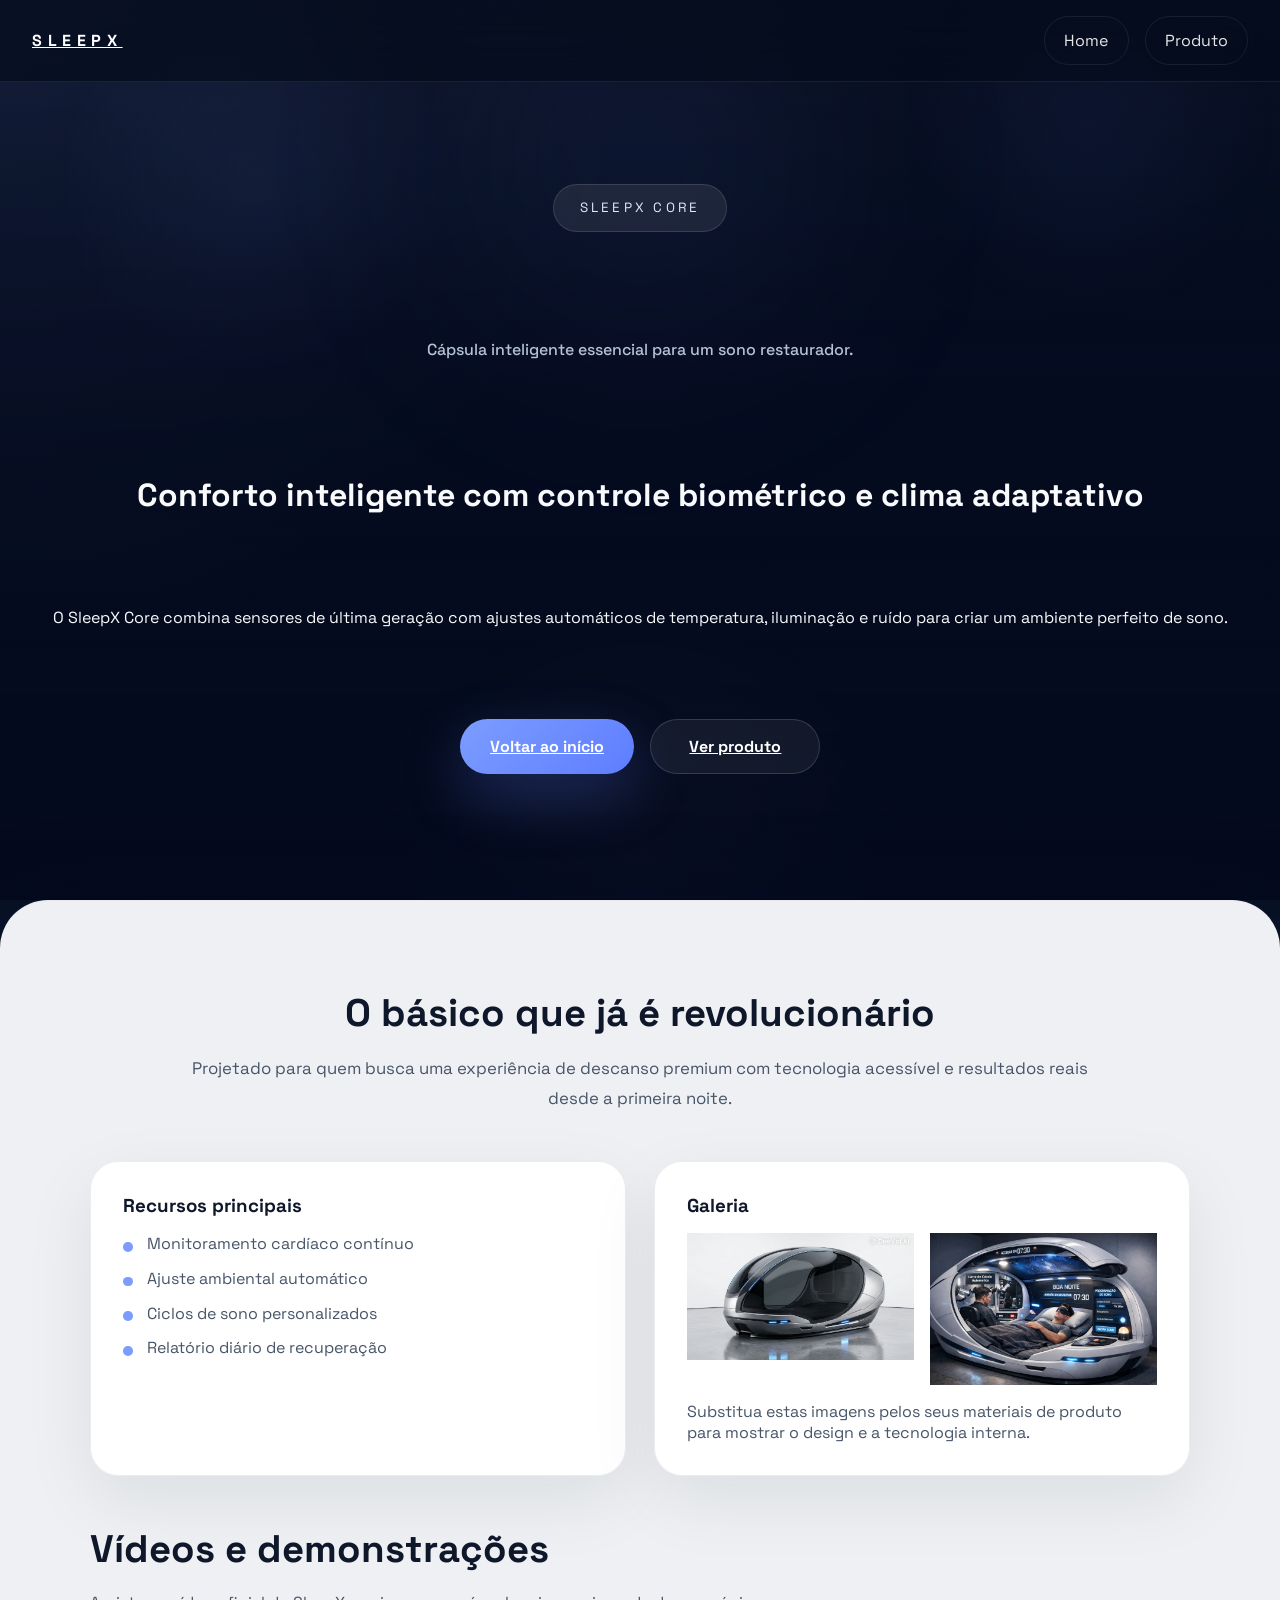
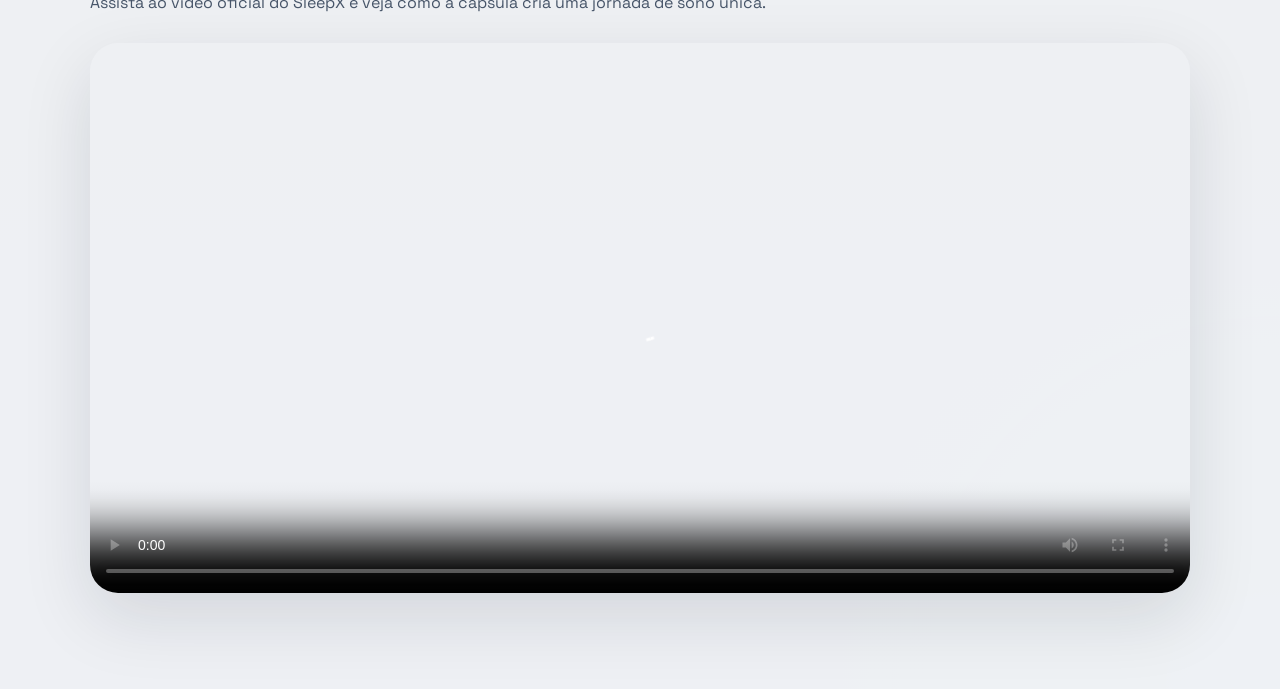
==== produto-core.html @ 06ed57d0 "primeiro envio completo" ====
<!DOCTYPE html>
<html lang="pt-br">
<head>
    <meta charset="UTF-8">
    <meta name="viewport" content="width=device-width, initial-scale=1.0">
    <meta name="description" content="SleepX Core - cápsula de sono inteligente para monitoramento biométrico e clima adaptativo.">
    <title>SleepX Core | Detalhes</title>
    <link rel="preconnect" href="https://fonts.googleapis.com">
    <link rel="preconnect" href="https://fonts.gstatic.com" crossorigin>
    <link href="https://fonts.googleapis.com/css2?family=Space+Grotesk:wght@400;500;600;700;800&display=swap" rel="stylesheet">
    <link rel="stylesheet" href="style.css">
</head>
<body>
    <header class="site-header">
        <a class="brand" href="pagina01.html">SleepX</a>
        <nav class="main-nav" aria-label="Menu principal">
            <a href="pagina01.html">Home</a>
            <a href="produto-core.html">Produto</a>
        </nav>
    </header>

    <div class="video-container">
        <video id="bg-video" autoplay muted loop playsinline>
            <source src="videos/video-sleepx.mp4" type="video/mp4">
            Seu navegador não suporta vídeo em background.
        </video>
        <div class="overlay"></div>
        <div class="hero">
            <span class="hero-badge">SleepX Core</span>
            <p class="hero-tagline">Cápsula inteligente essencial para um sono restaurador.</p>
            <h1>Conforto inteligente com controle biométrico e clima adaptativo</h1>
            <p>O SleepX Core combina sensores de última geração com ajustes automáticos de temperatura, iluminação e ruído para criar um ambiente perfeito de sono.</p>
            <div class="hero-actions">
                <a href="pagina01.html" class="cta-button">Voltar ao início</a>
                <a href="produto-core.html" class="secondary-button">Ver produto</a>
            </div>
        </div>
    </div>

    <main class="produtos">
        <section class="produtos-intro">
            <h2>O básico que já é revolucionário</h2>
            <p>Projetado para quem busca uma experiência de descanso premium com tecnologia acessível e resultados reais desde a primeira noite.</p>
        </section>

        <section class="detail-grid">
            <article class="detail-panel">
                <h3>Recursos principais</h3>
                <ul>
                    <li>Monitoramento cardíaco contínuo</li>
                    <li>Ajuste ambiental automático</li>
                    <li>Ciclos de sono personalizados</li>
                    <li>Relatório diário de recuperação</li>
                </ul>
            </article>
            <article class="detail-panel gallery-panel">
                <h3>Galeria</h3>
                <div class="gallery-grid">
                    <img src="imagens/capsula.jpeg" alt="Capsula SleepX" class="gallery-img" />
                    <img src="imagens/capsula01.jpeg" alt="Detalhe Capsula SleepX" class="gallery-img" />
                </div>
                <p>Substitua estas imagens pelos seus materiais de produto para mostrar o design e a tecnologia interna.</p>
            </article>
        </section>

        <section class="video-section">
            <h2>Vídeos e demonstrações</h2>
            <p>Assista ao vídeo oficial do SleepX e veja como a cápsula cria uma jornada de sono única.</p>
            <video controls width="100%" poster="videos/video-sleepx.mp4">
                <source src="videos/video-sleepx.mp4" type="video/mp4">
                Seu navegador não suporta reprodução de vídeo.
            </video>
        </section>
    </main>
    <script>
        const hero = document.querySelector('.hero');
        const bgVideo = document.getElementById('bg-video');
        window.addEventListener('scroll', () => {
            const offset = window.scrollY;
            hero.style.transform = `translateY(${offset * 0.05}px)`;
            bgVideo.style.transform = `translateY(${offset * 0.02}px)`;
        });
    </script>
</body>
</html>
---- style.css ----
﻿* {
    margin: 0;
    padding: 0;
    box-sizing: border-box;
}

:root {
    color-scheme: dark;
    font-family: 'Space Grotesk', 'Inter', system-ui, -apple-system, BlinkMacSystemFont, 'Segoe UI', sans-serif;
    color: #f8fafc;
    background: #050b1e;
    --bg: #050b1e;
    --surface: rgba(248, 250, 252, 0.96);
    --surface-strong: rgba(255, 255, 255, 0.98);
    --text: #f8fafc;
    --text-muted: #cbd5e1;
    --accent: #7c9dff;
    --accent-strong: #5e7dff;
    --card-border: rgba(94, 123, 255, 0.14);
    --shadow: 0 40px 120px rgba(2, 14, 47, 0.26);
}

html {
    scroll-behavior: smooth;
}

body {
    min-height: 100vh;
    background: radial-gradient(circle at top left, rgba(124, 157, 255, 0.16), transparent 24%),
                radial-gradient(circle at bottom right, rgba(94, 125, 255, 0.12), transparent 18%),
                linear-gradient(180deg, #050b1e 0%, #081227 42%, #0a1633 100%);
    color: var(--text);
    overflow-x: hidden;
}

body::before {
    content: "";
    position: fixed;
    inset: 0;
    pointer-events: none;
    background: radial-gradient(circle at 20% 20%, rgba(124, 157, 255, 0.12), transparent 16%),
                radial-gradient(circle at 85% 15%, rgba(94, 125, 255, 0.1), transparent 14%),
                radial-gradient(circle at 50% 95%, rgba(255, 255, 255, 0.08), transparent 24%);
}

body::after {
    content: "";
    position: fixed;
    inset: 0;
    pointer-events: none;
    background: linear-gradient(180deg, rgba(255, 255, 255, 0.04), transparent 35%, rgba(0, 0, 0, 0.25) 100%);
}

img,
video {
    display: block;
    max-width: 100%;
}

a {
    color: inherit;
}

.site-header {
    position: fixed;
    inset: 0 auto auto 0;
    z-index: 60;
    width: 100%;
    display: flex;
    justify-content: space-between;
    align-items: center;
    padding: 1rem 2rem;
    gap: 1rem;
    background: rgba(4, 11, 27, 0.68);
    border-bottom: 1px solid rgba(255, 255, 255, 0.08);
    backdrop-filter: blur(18px);
}

.brand {
    font-size: 1rem;
    font-weight: 800;
    letter-spacing: 0.35em;
    text-transform: uppercase;
    color: #ffffff;
}

.main-nav {
    display: flex;
    flex-wrap: wrap;
    align-items: center;
    gap: 1rem;
}

.main-nav a {
    color: rgba(255, 255, 255, 0.9);
    text-decoration: none;
    padding: 0.8rem 1.2rem;
    border-radius: 999px;
    border: 1px solid rgba(255, 255, 255, 0.08);
    transition: transform 0.25s ease, background 0.25s ease, border-color 0.25s ease;
}

.main-nav a:hover,
.main-nav a:focus-visible {
    background: rgba(94, 125, 255, 0.16);
    transform: translateY(-1px);
    border-color: rgba(124, 157, 255, 0.35);
}

.video-container {
    position: relative;
    width: 100%;
    min-height: calc(100vh - 90px);
    overflow: hidden;
    padding-top: 90px;
}

#bg-video {
    position: absolute;
    inset: 0;
    width: 100%;
    height: 100%;
    object-fit: cover;
    opacity: 0.9;
    pointer-events: none;
}

.overlay {
    position: absolute;
    inset: 0;
    background: linear-gradient(180deg, rgba(4, 12, 31, 0.35), rgba(4, 10, 30, 0.8));
    z-index: 1;
}

.hero {
    position: relative;
    z-index: 2;
    display: grid;
    place-items: center;
    min-height: calc(100vh - 90px);
    padding: 3rem 1.5rem 5rem;
    text-align: center;
}

.hero::before {
    content: "";
    position: absolute;
    inset: -10%;
    background: radial-gradient(circle at 50% 15%, rgba(124, 157, 255, 0.18), transparent 18%);
    filter: blur(120px);
}

.hero-badge,
.hero-tagline,
.hero-content h1,
.hero-content p,
.hero-actions,
.hero-notes {
    opacity: 0;
    transform: translateY(18px);
    animation: fadeInUp 0.95s ease both;
}

.hero-badge {
    position: relative;
    display: inline-flex;
    align-items: center;
    justify-content: center;
    padding: 0.9rem 1.6rem;
    border-radius: 999px;
    background: rgba(255, 255, 255, 0.08);
    border: 1px solid rgba(255, 255, 255, 0.12);
    color: #dbeafe;
    font-size: 0.84rem;
    letter-spacing: 0.24em;
    text-transform: uppercase;
    margin-bottom: 1rem;
    animation-delay: 0.2s;
}

.hero-tagline {
    color: rgba(219, 234, 254, 0.82);
    font-size: 1rem;
    font-weight: 500;
    margin-bottom: 1.5rem;
    animation-delay: 0.35s;
}

.hero-content h1 {
    font-size: clamp(2.8rem, 5vw, 4.8rem);
    line-height: 1.02;
    max-width: 920px;
    margin: 0 auto 1.25rem;
    color: #ffffff;
    animation-delay: 0.5s;
}

.hero-content p {
    max-width: 760px;
    margin: 0 auto 2rem;
    font-size: 1.05rem;
    line-height: 1.8;
    color: rgba(219, 234, 254, 0.9);
    animation-delay: 0.65s;
}

.hero-actions {
    display: flex;
    gap: 1rem;
    justify-content: center;
    flex-wrap: wrap;
    animation-delay: 0.8s;
}

.cta-button,
.secondary-button {
    display: inline-flex;
    align-items: center;
    justify-content: center;
    min-width: 170px;
    padding: 1rem 1.9rem;
    border-radius: 999px;
    font-weight: 700;
    transition: transform 0.25s ease, box-shadow 0.25s ease, opacity 0.25s ease;
}

.cta-button {
    background: linear-gradient(135deg, var(--accent), var(--accent-strong));
    color: #ffffff;
    box-shadow: 0 22px 60px rgba(94, 125, 255, 0.28);
}

.secondary-button {
    border: 1px solid rgba(255, 255, 255, 0.14);
    color: #ffffff;
    background: rgba(255, 255, 255, 0.06);
}

.cta-button:hover,
.secondary-button:hover {
    transform: translateY(-2px);
    box-shadow: 0 26px 80px rgba(94, 125, 255, 0.22);
}

.hero-notes {
    margin-top: 1.85rem;
    color: rgba(219, 234, 254, 0.72);
    font-size: 0.98rem;
    letter-spacing: 0.02em;
    animation-delay: 1s;
}

.produtos {
    position: relative;
    z-index: 4;
    background: var(--surface);
    color: #0f172a;
    padding: 5.5rem 1.5rem 6rem;
    border-top-left-radius: 48px;
    border-top-right-radius: 48px;
    box-shadow: inset 0 1px 0 rgba(15, 23, 42, 0.03), var(--shadow);
}

.produtos-intro {
    max-width: 900px;
    margin: 0 auto 3rem;
    text-align: center;
}

.produtos-intro h2 {
    font-size: clamp(2rem, 3vw, 3rem);
    margin-bottom: 1rem;
    color: #0f172a;
}

.produtos-intro p {
    font-size: 1.05rem;
    line-height: 1.8;
    color: #475569;
}

.feature-grid {
    display: grid;
    gap: 1.5rem;
    grid-template-columns: repeat(auto-fit, minmax(240px, 1fr));
    max-width: 1100px;
    margin: 0 auto 3rem;
}

.feature-card {
    background: linear-gradient(180deg, rgba(255, 255, 255, 0.98), rgba(248, 250, 252, 0.98));
    border: 1px solid rgba(94, 123, 255, 0.14);
    border-radius: 28px;
    padding: 2rem;
    box-shadow: 0 24px 60px rgba(15, 23, 42, 0.08);
    transition: transform 0.35s ease, border-color 0.35s ease, box-shadow 0.35s ease;
}

.feature-card:hover {
    transform: translateY(-8px);
    border-color: rgba(94, 123, 255, 0.28);
    box-shadow: 0 30px 80px rgba(15, 23, 42, 0.12);
}

.feature-card span {
    display: inline-flex;
    align-items: center;
    justify-content: center;
    width: 2.7rem;
    height: 2.7rem;
    margin-bottom: 1.25rem;
    border-radius: 16px;
    background: rgba(94, 123, 255, 0.12);
    color: var(--accent-strong);
    font-weight: 700;
}

.feature-card h3 {
    margin-bottom: 0.9rem;
    font-size: 1.25rem;
    color: #0f172a;
}

.feature-card p {
    color: #475569;
    line-height: 1.9;
}

.cards {
    display: grid;
    gap: 1.75rem;
    grid-template-columns: repeat(auto-fit, minmax(280px, 1fr));
    max-width: 1150px;
    margin: 0 auto;
}

.card {
    position: relative;
    background: rgba(255, 255, 255, 0.98);
    border: 1px solid rgba(15, 23, 42, 0.08);
    border-radius: 28px;
    padding: 2rem;
    overflow: hidden;
    box-shadow: 0 30px 90px rgba(15, 23, 42, 0.08);
    transition: transform 0.35s ease, box-shadow 0.35s ease, border-color 0.35s ease;
}

.card::before {
    content: "";
    position: absolute;
    inset: 0;
    background: radial-gradient(circle at top right, rgba(124, 157, 255, 0.14), transparent 28%),
                radial-gradient(circle at bottom left, rgba(94, 125, 255, 0.1), transparent 32%);
    opacity: 0.7;
    pointer-events: none;
}

.card:hover {
    transform: translateY(-10px);
    border-color: rgba(94, 123, 255, 0.24);
    box-shadow: 0 36px 110px rgba(15, 23, 42, 0.16);
}

.card-icon {
    display: inline-flex;
    align-items: center;
    justify-content: center;
    width: 3rem;
    height: 3rem;
    border-radius: 16px;
    background: rgba(94, 123, 255, 0.14);
    color: var(--accent-strong);
    font-weight: 700;
    margin-bottom: 1.3rem;
}

.card img {
    width: 100%;
    max-width: 200px;
    margin-bottom: 1.5rem;
    filter: drop-shadow(0 20px 40px rgba(15, 23, 42, 0.12));
}

.card h3 {
    font-size: 1.5rem;
    margin-bottom: 0.9rem;
    color: #0f172a;
}

.card p {
    color: #475569;
    line-height: 1.9;
    margin-bottom: 1.5rem;
}

.card span {
    font-weight: 800;
    color: #1d4ed8;
    font-size: 1.2rem;
}

.card-link {
    display: inline-flex;
    align-items: center;
    justify-content: center;
    padding: 0.95rem 1.6rem;
    margin-top: 1rem;
    border-radius: 999px;
    background: linear-gradient(135deg, #5e7dff, #7c9dff);
    color: #fff;
    font-weight: 700;
    text-decoration: none;
    transition: transform 0.25s ease, box-shadow 0.25s ease;
}

.card-link:hover {
    transform: translateY(-2px);
    box-shadow: 0 18px 48px rgba(94, 125, 255, 0.22);
}

.experience {
    margin-top: 4rem;
    max-width: 1100px;
    margin-left: auto;
    margin-right: auto;
}

.experience h3 {
    font-size: 2rem;
    margin-bottom: 1rem;
    color: #0f172a;
}

.experience p {
    max-width: 720px;
    line-height: 1.85;
    color: #475569;
    margin-bottom: 2rem;
}

.gallery-grid {
    display: grid;
    gap: 1rem;
    grid-template-columns: repeat(auto-fit, minmax(180px, 1fr));
}

.gallery-card {
    min-height: 180px;
    border-radius: 24px;
    background: linear-gradient(180deg, rgba(94, 125, 255, 0.14), rgba(255, 255, 255, 0.9));
    border: 1px solid rgba(94, 123, 255, 0.12);
    display: grid;
    place-items: center;
    color: #0f172a;
    font-weight: 700;
    box-shadow: 0 20px 50px rgba(15, 23, 42, 0.08);
}

.detail-grid {
    display: grid;
    gap: 1.75rem;
    grid-template-columns: repeat(auto-fit, minmax(320px, 1fr));
    max-width: 1100px;
    margin: 0 auto 3rem;
}

.detail-panel {
    background: rgba(255, 255, 255, 0.98);
    border: 1px solid rgba(15, 23, 42, 0.08);
    border-radius: 28px;
    padding: 2rem;
    box-shadow: 0 24px 70px rgba(15, 23, 42, 0.08);
}

.detail-panel h3 {
    margin-bottom: 1rem;
    color: #0f172a;
}

.detail-panel ul {
    list-style: none;
    display: grid;
    gap: 0.85rem;
    padding-left: 0;
    color: #475569;
}

.detail-panel ul li {
    position: relative;
    padding-left: 1.5rem;
}

.detail-panel ul li::before {
    content: "";
    position: absolute;
    left: 0;
    top: 0.55rem;
    width: 0.6rem;
    height: 0.6rem;
    border-radius: 50%;
    background: var(--accent);
}

.gallery-panel p {
    margin-top: 1rem;
    color: #475569;
}

.video-section {
    max-width: 1100px;
    margin: 0 auto;
}

.video-section h2 {
    font-size: clamp(1.8rem, 3vw, 2.6rem);
    margin-bottom: 1rem;
    color: #0f172a;
}

.video-section p {
    color: #475569;
    line-height: 1.8;
    margin-bottom: 1.6rem;
}

.video-section video {
    border-radius: 28px;
    box-shadow: 0 24px 70px rgba(15, 23, 42, 0.12);
}

@keyframes fadeInUp {
    from {
        opacity: 0;
        transform: translateY(24px);
    }
    to {
        opacity: 1;
        transform: translateY(0);
    }
}

@media (max-width: 1024px) {
    .site-header {
        padding: 1rem 1.25rem;
    }

    .hero {
        padding-top: 2rem;
    }
}

@media (max-width: 780px) {
    .site-header {
        flex-direction: column;
        align-items: flex-start;
        gap: 0.75rem;
    }

    .hero {
        padding: 2.5rem 1.25rem 4rem;
    }

    .hero-content h1 {
        font-size: clamp(2.4rem, 8vw, 3.4rem);
    }

    .hero-actions {
        width: 100%;
    }

    .cta-button,
    .secondary-button {
        width: 100%;
    }
}

@media (max-width: 640px) {
    .video-container {
        min-height: auto;
    }

    .hero {
        padding: 2rem 1rem 3rem;
    }

    .produtos-intro,
    .feature-grid,
    .cards,
    .detail-grid {
        padding: 0 1rem;
    }

    .hero-badge {
        width: 100%;
    }

    .main-nav {
        width: 100%;
        justify-content: flex-start;
        overflow-x: auto;
    }
}
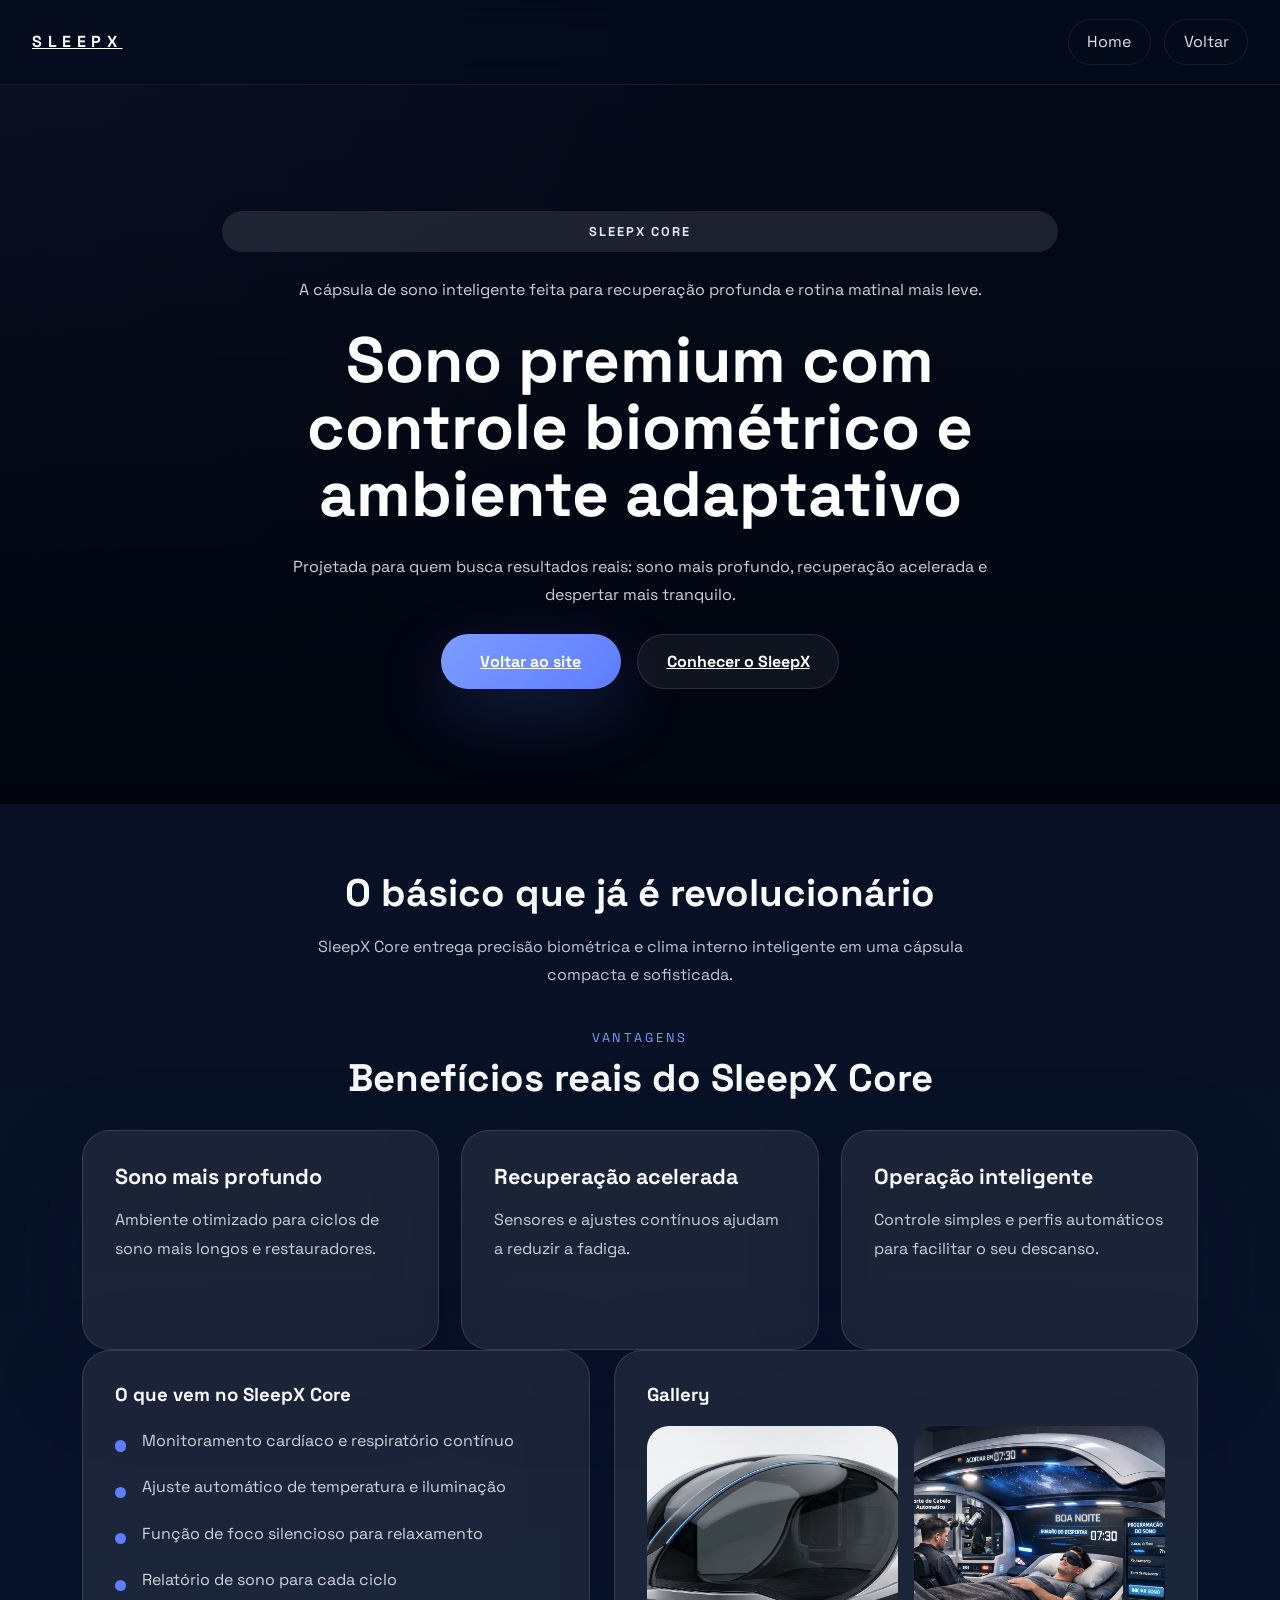
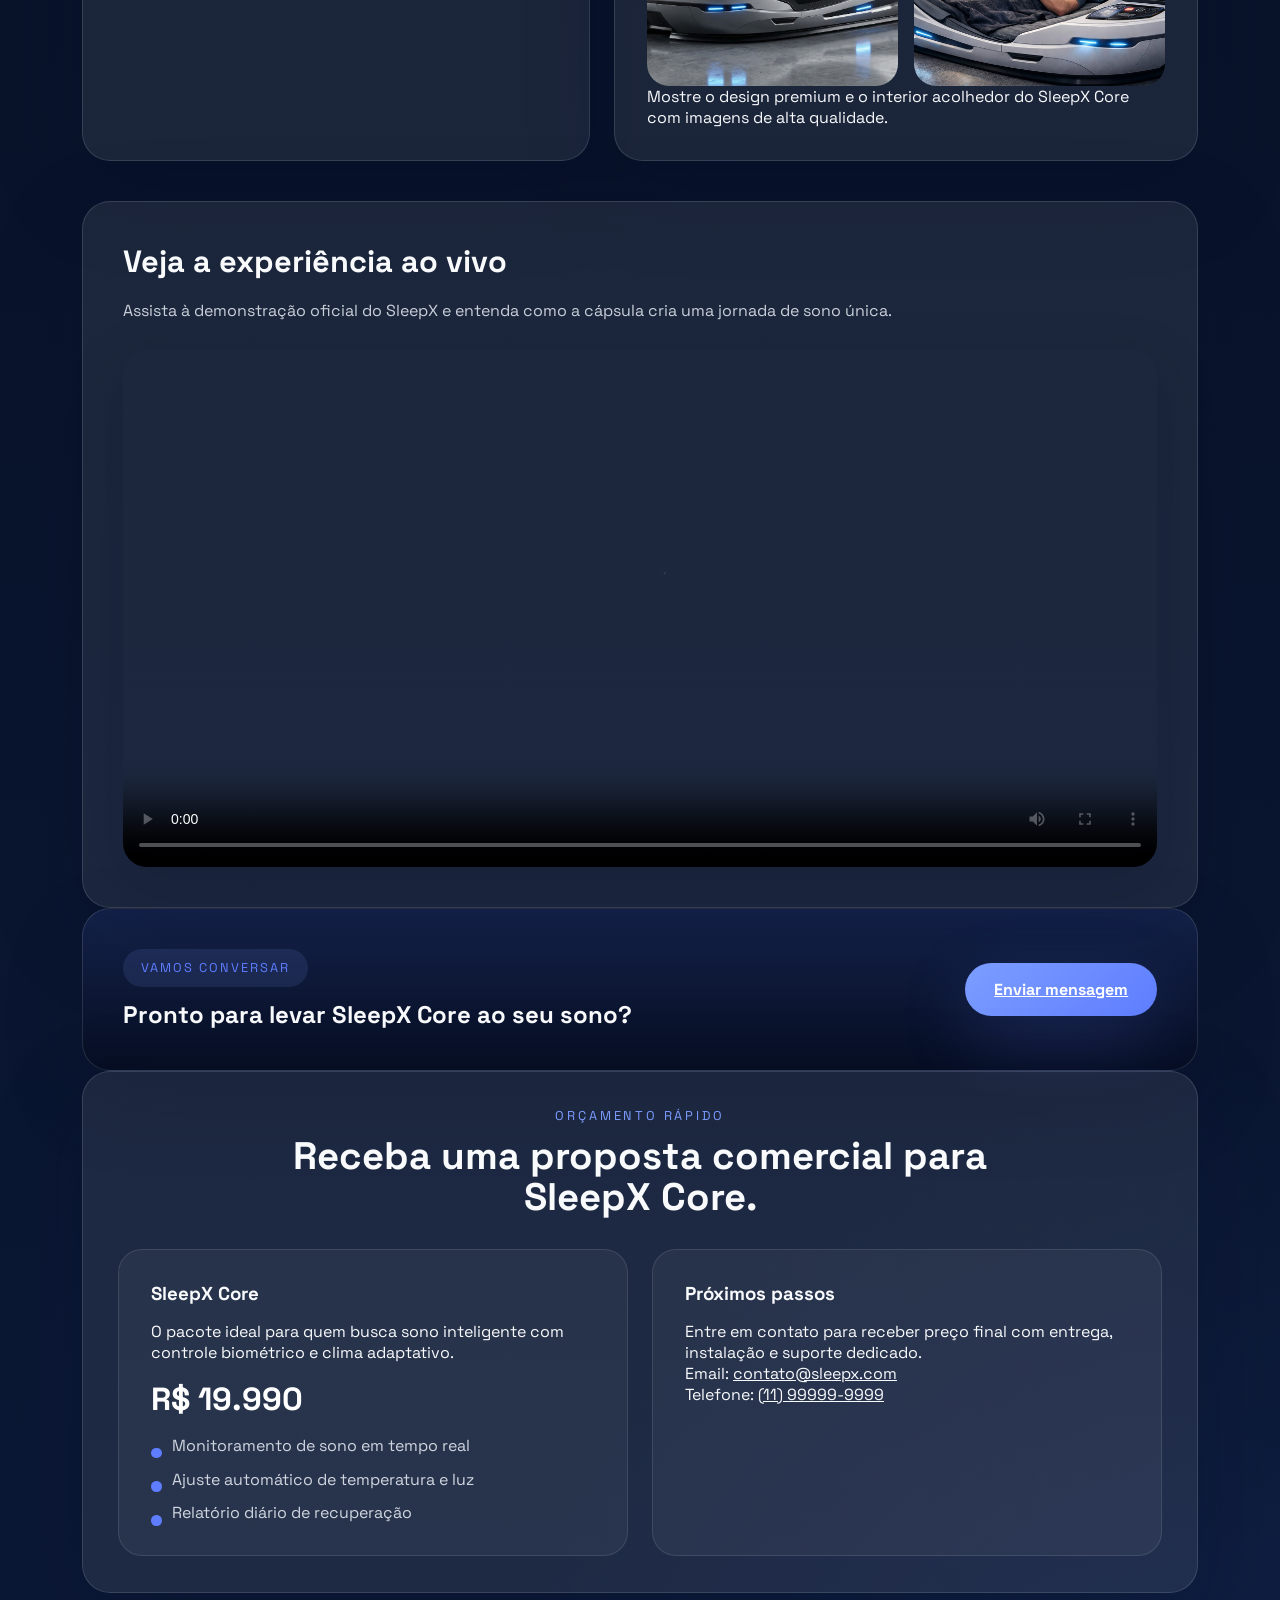
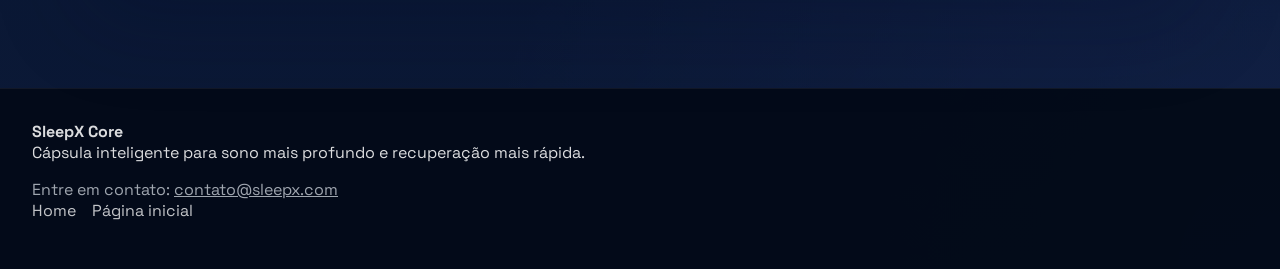
==== commit 0238e0e0: "alteração no css e add de api whatsapp para ctt" ====
--- a/produto-core.html
+++ b/produto-core.html
@@ -12,73 +12,162 @@
 </head>
 <body>
     <header class="site-header">
-        <a class="brand" href="pagina01.html">SleepX</a>
+        <a class="brand" href="index.html">SleepX</a>
         <nav class="main-nav" aria-label="Menu principal">
-            <a href="pagina01.html">Home</a>
-            <a href="produto-core.html">Produto</a>
+            <a href="index.html">Home</a>
+            <a href="index.html">Voltar</a>
         </nav>
     </header>
 
-    <div class="video-container">
-        <video id="bg-video" autoplay muted loop playsinline>
-            <source src="videos/video-sleepx.mp4" type="video/mp4">
-            Seu navegador não suporta vídeo em background.
-        </video>
-        <div class="overlay"></div>
+    <section class="product-hero reveal">
+        <div class="video-container">
+            <video id="bg-video" autoplay muted loop playsinline>
+                <source src="videos/video-sleepx.mp4" type="video/mp4">
+                Seu navegador não suporta vídeo em background.
+            </video>
+            <div class="overlay"></div>
+        </div>
         <div class="hero">
             <span class="hero-badge">SleepX Core</span>
-            <p class="hero-tagline">Cápsula inteligente essencial para um sono restaurador.</p>
-            <h1>Conforto inteligente com controle biométrico e clima adaptativo</h1>
-            <p>O SleepX Core combina sensores de última geração com ajustes automáticos de temperatura, iluminação e ruído para criar um ambiente perfeito de sono.</p>
+            <p class="hero-tagline">A cápsula de sono inteligente feita para recuperação profunda e rotina matinal mais leve.</p>
+            <h1>Sono premium com controle biométrico e ambiente adaptativo</h1>
+            <p>Projetada para quem busca resultados reais: sono mais profundo, recuperação acelerada e despertar mais tranquilo.</p>
             <div class="hero-actions">
-                <a href="pagina01.html" class="cta-button">Voltar ao início</a>
-                <a href="produto-core.html" class="secondary-button">Ver produto</a>
+                <a href="index.html" class="cta-button">Voltar ao site</a>
+                <a href="index.html" class="secondary-button">Conhecer o SleepX</a>
             </div>
         </div>
-    </div>
+    </section>
 
     <main class="produtos">
-        <section class="produtos-intro">
+        <section class="produtos-intro reveal">
             <h2>O básico que já é revolucionário</h2>
-            <p>Projetado para quem busca uma experiência de descanso premium com tecnologia acessível e resultados reais desde a primeira noite.</p>
+            <p>SleepX Core entrega precisão biométrica e clima interno inteligente em uma cápsula compacta e sofisticada.</p>
         </section>
 
-        <section class="detail-grid">
+        <section class="product-benefits reveal">
+            <div class="section-heading">
+                <p>Vantagens</p>
+                <h2>Benefícios reais do SleepX Core</h2>
+            </div>
+            <div class="highlight-grid">
+                <article class="highlight-card">
+                    <h3>Sono mais profundo</h3>
+                    <p>Ambiente otimizado para ciclos de sono mais longos e restauradores.</p>
+                </article>
+                <article class="highlight-card">
+                    <h3>Recuperação acelerada</h3>
+                    <p>Sensores e ajustes contínuos ajudam a reduzir a fadiga.</p>
+                </article>
+                <article class="highlight-card">
+                    <h3>Operação inteligente</h3>
+                    <p>Controle simples e perfis automáticos para facilitar o seu descanso.</p>
+                </article>
+            </div>
+        </section>
+
+        <section class="detail-grid reveal">
             <article class="detail-panel">
-                <h3>Recursos principais</h3>
+                <h3>O que vem no SleepX Core</h3>
                 <ul>
-                    <li>Monitoramento cardíaco contínuo</li>
-                    <li>Ajuste ambiental automático</li>
-                    <li>Ciclos de sono personalizados</li>
-                    <li>Relatório diário de recuperação</li>
+                    <li>Monitoramento cardíaco e respiratório contínuo</li>
+                    <li>Ajuste automático de temperatura e iluminação</li>
+                    <li>Função de foco silencioso para relaxamento</li>
+                    <li>Relatório de sono para cada ciclo</li>
                 </ul>
             </article>
+
             <article class="detail-panel gallery-panel">
-                <h3>Galeria</h3>
+                <h3>Gallery</h3>
                 <div class="gallery-grid">
-                    <img src="imagens/capsula.jpeg" alt="Capsula SleepX" class="gallery-img" />
-                    <img src="imagens/capsula01.jpeg" alt="Detalhe Capsula SleepX" class="gallery-img" />
+                    <img src="imagens/capsula.jpeg" alt="Capsula SleepX" class="gallery-img">
+                    <img src="imagens/capsula01.jpeg" alt="Detalhe Capsula SleepX" class="gallery-img">
                 </div>
-                <p>Substitua estas imagens pelos seus materiais de produto para mostrar o design e a tecnologia interna.</p>
+                <p>Mostre o design premium e o interior acolhedor do SleepX Core com imagens de alta qualidade.</p>
             </article>
         </section>
 
-        <section class="video-section">
-            <h2>Vídeos e demonstrações</h2>
-            <p>Assista ao vídeo oficial do SleepX e veja como a cápsula cria uma jornada de sono única.</p>
-            <video controls width="100%" poster="videos/video-sleepx.mp4">
+        <section class="video-section reveal">
+            <h2>Veja a experiência ao vivo</h2>
+            <p>Assista à demonstração oficial do SleepX e entenda como a cápsula cria uma jornada de sono única.</p>
+            <video controls poster="videos/video-sleepx.mp4">
                 <source src="videos/video-sleepx.mp4" type="video/mp4">
                 Seu navegador não suporta reprodução de vídeo.
             </video>
         </section>
+
+        <section class="cta-panel reveal">
+            <div class="cta-copy">
+                <span class="section-label">Vamos conversar</span>
+                <h2>Pronto para levar SleepX Core ao seu sono?</h2>
+            </div>
+            <div class="cta-actions">
+                <a href="mailto:contato@sleepx.com" class="cta-button">Enviar mensagem</a>
+            </div>
+        </section>
+
+        <section class="order-panel reveal">
+            <div class="section-heading">
+                <p>Orçamento rápido</p>
+                <h2>Receba uma proposta comercial para SleepX Core.</h2>
+            </div>
+            <div class="order-grid">
+                <article class="order-summary">
+                    <h3>SleepX Core</h3>
+                    <p>O pacote ideal para quem busca sono inteligente com controle biométrico e clima adaptativo.</p>
+                    <strong>R$ 19.990</strong>
+                    <ul>
+                        <li>Monitoramento de sono em tempo real</li>
+                        <li>Ajuste automático de temperatura e luz</li>
+                        <li>Relatório diário de recuperação</li>
+                    </ul>
+                </article>
+                <article class="order-summary">
+                    <h3>Próximos passos</h3>
+                    <p>Entre em contato para receber preço final com entrega, instalação e suporte dedicado.</p>
+                    <p>Email: <a href="mailto:contato@sleepx.com">contato@sleepx.com</a></p>
+                    <p>Telefone: <a href="tel:+5511999999999">(11) 99999-9999</a></p>
+                </article>
+            </div>
+        </section>
     </main>
+
+    <footer class="page-footer">
+        <div>
+            <strong>SleepX Core</strong>
+            <p>Cápsula inteligente para sono mais profundo e recuperação mais rápida.</p>
+            <p class="contact-note">Entre em contato: <a href="mailto:contato@sleepx.com">contato@sleepx.com</a></p>
+        </div>
+        <div class="footer-links">
+            <a href="index.html">Home</a>
+            <a href="index.html">Página inicial</a>
+        </div>
+    </footer>
+
     <script>
         const hero = document.querySelector('.hero');
         const bgVideo = document.getElementById('bg-video');
+        const revealElements = document.querySelectorAll('.reveal');
+
+        const revealObserver = new IntersectionObserver((entries) => {
+            entries.forEach(entry => {
+                if (entry.isIntersecting) {
+                    entry.target.classList.add('visible');
+                    revealObserver.unobserve(entry.target);
+                }
+            });
+        }, { threshold: 0.18 });
+
+        revealElements.forEach((element) => revealObserver.observe(element));
+
         window.addEventListener('scroll', () => {
             const offset = window.scrollY;
-            hero.style.transform = `translateY(${offset * 0.05}px)`;
-            bgVideo.style.transform = `translateY(${offset * 0.02}px)`;
+            if (hero) {
+                hero.style.transform = `translateY(${offset * 0.04}px)`;
+            }
+            if (bgVideo) {
+                bgVideo.style.transform = `translateY(${offset * 0.02}px)`;
+            }
         });
     </script>
 </body>
--- a/style.css
+++ b/style.css
@@ -1,23 +1,23 @@
-﻿* {
+* {
     margin: 0;
     padding: 0;
     box-sizing: border-box;
 }
 
 :root {
+    font-family: 'Space Grotesk', 'Inter', system-ui, -apple-system, BlinkMacSystemFont, 'Segoe UI', sans-serif;
     color-scheme: dark;
-    font-family: 'Space Grotesk', 'Inter', system-ui, -apple-system, BlinkMacSystemFont, 'Segoe UI', sans-serif;
-    color: #f8fafc;
+    color: #eef2ff;
     background: #050b1e;
     --bg: #050b1e;
-    --surface: rgba(248, 250, 252, 0.96);
-    --surface-strong: rgba(255, 255, 255, 0.98);
     --text: #f8fafc;
-    --text-muted: #cbd5e1;
+    --text-muted: #94a3b8;
+    --surface: rgba(255, 255, 255, 0.08);
+    --surface-soft: rgba(255, 255, 255, 0.06);
     --accent: #7c9dff;
     --accent-strong: #5e7dff;
-    --card-border: rgba(94, 123, 255, 0.14);
-    --shadow: 0 40px 120px rgba(2, 14, 47, 0.26);
+    --accent-soft: rgba(124, 157, 255, 0.14);
+    --shadow: 0 28px 90px rgba(3, 13, 42, 0.24);
 }
 
 html {
@@ -26,35 +26,18 @@
 
 body {
     min-height: 100vh;
-    background: radial-gradient(circle at top left, rgba(124, 157, 255, 0.16), transparent 24%),
-                radial-gradient(circle at bottom right, rgba(94, 125, 255, 0.12), transparent 18%),
-                linear-gradient(180deg, #050b1e 0%, #081227 42%, #0a1633 100%);
+    background: radial-gradient(circle at top left, rgba(124, 157, 255, 0.12), transparent 20%),
+                radial-gradient(circle at bottom right, rgba(94, 125, 255, 0.08), transparent 22%),
+                linear-gradient(180deg, #050b1e 0%, #081227 35%, #0b1937 100%);
     color: var(--text);
     overflow-x: hidden;
-}
-
-body::before {
-    content: "";
-    position: fixed;
-    inset: 0;
-    pointer-events: none;
-    background: radial-gradient(circle at 20% 20%, rgba(124, 157, 255, 0.12), transparent 16%),
-                radial-gradient(circle at 85% 15%, rgba(94, 125, 255, 0.1), transparent 14%),
-                radial-gradient(circle at 50% 95%, rgba(255, 255, 255, 0.08), transparent 24%);
-}
-
-body::after {
-    content: "";
-    position: fixed;
-    inset: 0;
-    pointer-events: none;
-    background: linear-gradient(180deg, rgba(255, 255, 255, 0.04), transparent 35%, rgba(0, 0, 0, 0.25) 100%);
 }
 
 img,
 video {
     display: block;
-    max-width: 100%;
+    width: 100%;
+    height: auto;
 }
 
 a {
@@ -64,14 +47,14 @@
 .site-header {
     position: fixed;
     inset: 0 auto auto 0;
-    z-index: 60;
+    z-index: 100;
     width: 100%;
     display: flex;
     justify-content: space-between;
     align-items: center;
-    padding: 1rem 2rem;
-    gap: 1rem;
-    background: rgba(4, 11, 27, 0.68);
+    padding: 1.2rem 2rem;
+    gap: 1rem;
+    background: rgba(4, 11, 27, 0.82);
     border-bottom: 1px solid rgba(255, 255, 255, 0.08);
     backdrop-filter: blur(18px);
 }
@@ -81,38 +64,42 @@
     font-weight: 800;
     letter-spacing: 0.35em;
     text-transform: uppercase;
-    color: #ffffff;
 }
 
 .main-nav {
     display: flex;
     flex-wrap: wrap;
     align-items: center;
-    gap: 1rem;
+    gap: 0.85rem;
 }
 
 .main-nav a {
-    color: rgba(255, 255, 255, 0.9);
     text-decoration: none;
-    padding: 0.8rem 1.2rem;
+    padding: 0.7rem 1.15rem;
     border-radius: 999px;
     border: 1px solid rgba(255, 255, 255, 0.08);
-    transition: transform 0.25s ease, background 0.25s ease, border-color 0.25s ease;
+    color: rgba(255, 255, 255, 0.88);
+    transition: background 0.25s ease, transform 0.25s ease, border-color 0.25s ease;
 }
 
 .main-nav a:hover,
 .main-nav a:focus-visible {
     background: rgba(94, 125, 255, 0.16);
     transform: translateY(-1px);
-    border-color: rgba(124, 157, 255, 0.35);
+    border-color: rgba(124, 157, 255, 0.28);
+}
+
+.hero-section {
+    position: relative;
+    min-height: calc(100vh - 96px);
+    padding-top: 96px;
+    overflow: hidden;
 }
 
 .video-container {
-    position: relative;
-    width: 100%;
-    min-height: calc(100vh - 90px);
+    position: absolute;
+    inset: 0;
     overflow: hidden;
-    padding-top: 90px;
 }
 
 #bg-video {
@@ -121,95 +108,78 @@
     width: 100%;
     height: 100%;
     object-fit: cover;
-    opacity: 0.9;
-    pointer-events: none;
+    opacity: 0.88;
+    transition: transform 0.2s ease;
 }
 
 .overlay {
     position: absolute;
     inset: 0;
-    background: linear-gradient(180deg, rgba(4, 12, 31, 0.35), rgba(4, 10, 30, 0.8));
-    z-index: 1;
-}
-
-.hero {
+    background: linear-gradient(180deg, rgba(5, 10, 22, 0.55), rgba(2, 5, 15, 0.95));
+}
+
+.hero-content {
     position: relative;
     z-index: 2;
-    display: grid;
-    place-items: center;
-    min-height: calc(100vh - 90px);
-    padding: 3rem 1.5rem 5rem;
+    max-width: 900px;
+    margin: 0 auto;
+    padding: 3rem 2rem 5rem;
+    display: grid;
+    gap: 2rem;
     text-align: center;
 }
 
-.hero::before {
-    content: "";
-    position: absolute;
-    inset: -10%;
-    background: radial-gradient(circle at 50% 15%, rgba(124, 157, 255, 0.18), transparent 18%);
-    filter: blur(120px);
-}
-
-.hero-badge,
-.hero-tagline,
-.hero-content h1,
-.hero-content p,
-.hero-actions,
-.hero-notes {
-    opacity: 0;
-    transform: translateY(18px);
-    animation: fadeInUp 0.95s ease both;
-}
-
-.hero-badge {
-    position: relative;
+.hero-copy {
+    display: grid;
+    gap: 1.5rem;
+}
+
+.hero-pill {
     display: inline-flex;
     align-items: center;
     justify-content: center;
-    padding: 0.9rem 1.6rem;
+    padding: 0.85rem 1.6rem;
     border-radius: 999px;
-    background: rgba(255, 255, 255, 0.08);
-    border: 1px solid rgba(255, 255, 255, 0.12);
+    background: rgba(255, 255, 255, 0.1);
     color: #dbeafe;
-    font-size: 0.84rem;
-    letter-spacing: 0.24em;
+    font-weight: 700;
+    letter-spacing: 0.18em;
     text-transform: uppercase;
-    margin-bottom: 1rem;
-    animation-delay: 0.2s;
-}
-
-.hero-tagline {
-    color: rgba(219, 234, 254, 0.82);
-    font-size: 1rem;
-    font-weight: 500;
-    margin-bottom: 1.5rem;
-    animation-delay: 0.35s;
+    margin: 0 auto;
+    font-size: 0.8rem;
 }
 
 .hero-content h1 {
-    font-size: clamp(2.8rem, 5vw, 4.8rem);
+    font-size: clamp(3rem, 5vw, 5.2rem);
     line-height: 1.02;
-    max-width: 920px;
-    margin: 0 auto 1.25rem;
     color: #ffffff;
-    animation-delay: 0.5s;
 }
 
 .hero-content p {
-    max-width: 760px;
-    margin: 0 auto 2rem;
+    max-width: 720px;
+    margin: 0 auto;
+    color: rgba(226, 232, 240, 0.9);
+    line-height: 1.8;
     font-size: 1.05rem;
-    line-height: 1.8;
-    color: rgba(219, 234, 254, 0.9);
-    animation-delay: 0.65s;
 }
 
 .hero-actions {
     display: flex;
-    gap: 1rem;
+    flex-wrap: wrap;
     justify-content: center;
-    flex-wrap: wrap;
-    animation-delay: 0.8s;
+    gap: 1rem;
+}
+
+.reveal {
+    opacity: 0;
+    transform: translateY(24px);
+    transition: opacity 0.8s ease, transform 0.8s ease;
+    will-change: opacity, transform;
+}
+
+.reveal.visible {
+    opacity: 1;
+    transform: translateY(0);
 }
 
 .cta-button,
@@ -217,8 +187,8 @@
     display: inline-flex;
     align-items: center;
     justify-content: center;
-    min-width: 170px;
-    padding: 1rem 1.9rem;
+    min-width: 180px;
+    padding: 1rem 1.8rem;
     border-radius: 999px;
     font-weight: 700;
     transition: transform 0.25s ease, box-shadow 0.25s ease, opacity 0.25s ease;
@@ -227,184 +197,208 @@
 .cta-button {
     background: linear-gradient(135deg, var(--accent), var(--accent-strong));
     color: #ffffff;
-    box-shadow: 0 22px 60px rgba(94, 125, 255, 0.28);
+    box-shadow: 0 24px 70px rgba(94, 125, 255, 0.22);
 }
 
 .secondary-button {
-    border: 1px solid rgba(255, 255, 255, 0.14);
+    border: 1px solid rgba(255, 255, 255, 0.12);
+    background: rgba(255, 255, 255, 0.06);
     color: #ffffff;
-    background: rgba(255, 255, 255, 0.06);
 }
 
 .cta-button:hover,
 .secondary-button:hover {
     transform: translateY(-2px);
-    box-shadow: 0 26px 80px rgba(94, 125, 255, 0.22);
-}
-
-.hero-notes {
-    margin-top: 1.85rem;
-    color: rgba(219, 234, 254, 0.72);
-    font-size: 0.98rem;
-    letter-spacing: 0.02em;
-    animation-delay: 1s;
-}
-
-.produtos {
+    box-shadow: 0 24px 70px rgba(94, 125, 255, 0.32);
+}
+
+.hero-metrics {
+    display: grid;
+    gap: 1rem;
+    grid-template-columns: repeat(3, minmax(150px, 1fr));
+    justify-items: center;
+    margin-top: 1rem;
+}
+
+.metric-card {
+    width: 100%;
+    min-width: 140px;
+    padding: 1.25rem 1.3rem;
+    border-radius: 24px;
+    background: rgba(255, 255, 255, 0.08);
+    border: 1px solid rgba(255, 255, 255, 0.12);
+    box-shadow: 0 22px 60px rgba(4, 10, 25, 0.18);
+}
+
+.metric-card strong {
+    display: block;
+    font-size: 1.6rem;
+    color: #ffffff;
+    margin-bottom: 0.35rem;
+}
+
+.metric-card span {
+    color: rgba(226, 232, 240, 0.78);
+    line-height: 1.6;
+    font-size: 0.95rem;
+}
+
+.main-content {
     position: relative;
-    z-index: 4;
+    z-index: 3;
+    padding: 4.25rem 2rem 3rem;
+    margin-top: -4rem;
+}
+
+.section-heading {
+    text-align: center;
+    max-width: 720px;
+    margin: 0 auto 2rem;
+}
+
+.section-heading p {
+    text-transform: uppercase;
+    letter-spacing: 0.22em;
+    font-size: 0.8rem;
+    color: var(--accent);
+    margin-bottom: 0.75rem;
+}
+
+.section-heading h2 {
+    font-size: clamp(2rem, 3vw, 3rem);
+    line-height: 1.05;
+    color: var(--text);
+}
+
+.highlights,
+.produto,
+.midias,
+.how-it-works,
+.testimonials {
+    margin-bottom: 3.5rem;
+}
+
+.highlight-grid,
+.steps-grid,
+.testimonial-grid {
+    display: grid;
+    gap: 1.4rem;
+}
+
+.highlight-grid {
+    grid-template-columns: repeat(auto-fit, minmax(240px, 1fr));
+}
+
+.highlight-card,
+.step-card,
+.testimonial-card,
+.media-card,
+.produto-copy,
+.produto-image {
     background: var(--surface);
-    color: #0f172a;
-    padding: 5.5rem 1.5rem 6rem;
-    border-top-left-radius: 48px;
-    border-top-right-radius: 48px;
-    box-shadow: inset 0 1px 0 rgba(15, 23, 42, 0.03), var(--shadow);
-}
-
-.produtos-intro {
-    max-width: 900px;
-    margin: 0 auto 3rem;
-    text-align: center;
-}
-
-.produtos-intro h2 {
-    font-size: clamp(2rem, 3vw, 3rem);
+    border-radius: 28px;
+    border: 1px solid rgba(255, 255, 255, 0.12);
+    box-shadow: var(--shadow);
+    backdrop-filter: blur(18px);
+}
+
+.highlight-card {
+    padding: 2rem;
+    min-height: 220px;
+    transition: transform 0.3s ease, border-color 0.3s ease;
+}
+
+.highlight-card:hover {
+    transform: translateY(-6px);
+    border-color: rgba(124, 157, 255, 0.28);
+}
+
+.highlight-card h3 {
     margin-bottom: 1rem;
-    color: #0f172a;
-}
-
-.produtos-intro p {
-    font-size: 1.05rem;
+    color: var(--text);
+    font-size: 1.35rem;
+}
+
+.highlight-card p {
+    color: rgba(226, 232, 240, 0.88);
     line-height: 1.8;
-    color: #475569;
-}
-
-.feature-grid {
-    display: grid;
-    gap: 1.5rem;
-    grid-template-columns: repeat(auto-fit, minmax(240px, 1fr));
-    max-width: 1100px;
-    margin: 0 auto 3rem;
-}
-
-.feature-card {
-    background: linear-gradient(180deg, rgba(255, 255, 255, 0.98), rgba(248, 250, 252, 0.98));
-    border: 1px solid rgba(94, 123, 255, 0.14);
-    border-radius: 28px;
-    padding: 2rem;
-    box-shadow: 0 24px 60px rgba(15, 23, 42, 0.08);
-    transition: transform 0.35s ease, border-color 0.35s ease, box-shadow 0.35s ease;
-}
-
-.feature-card:hover {
-    transform: translateY(-8px);
-    border-color: rgba(94, 123, 255, 0.28);
-    box-shadow: 0 30px 80px rgba(15, 23, 42, 0.12);
-}
-
-.feature-card span {
+}
+
+.produto-grid {
+    display: grid;
+    gap: 2rem;
+    grid-template-columns: minmax(300px, 1.1fr) minmax(320px, 1fr);
+    align-items: center;
+}
+
+.produto-image {
+    overflow: hidden;
+}
+
+.produto-image img {
+    border-radius: 32px;
+    object-fit: cover;
+    min-height: 430px;
+}
+
+.produto-copy {
+    padding: 2.5rem;
+}
+
+.section-label {
     display: inline-flex;
-    align-items: center;
-    justify-content: center;
-    width: 2.7rem;
-    height: 2.7rem;
+    padding: 0.65rem 1.1rem;
+    border-radius: 999px;
+    background: rgba(124, 157, 255, 0.12);
+    color: var(--accent-strong);
+    text-transform: uppercase;
+    letter-spacing: 0.16em;
+    font-size: 0.8rem;
+    margin-bottom: 1rem;
+}
+
+.produto-copy h2 {
+    font-size: clamp(2.2rem, 3vw, 3.4rem);
     margin-bottom: 1.25rem;
-    border-radius: 16px;
-    background: rgba(94, 123, 255, 0.12);
-    color: var(--accent-strong);
-    font-weight: 700;
-}
-
-.feature-card h3 {
-    margin-bottom: 0.9rem;
-    font-size: 1.25rem;
-    color: #0f172a;
-}
-
-.feature-card p {
-    color: #475569;
+    color: var(--text);
+}
+
+.produto-copy p {
+    color: rgba(226, 232, 240, 0.88);
     line-height: 1.9;
-}
-
-.cards {
-    display: grid;
-    gap: 1.75rem;
-    grid-template-columns: repeat(auto-fit, minmax(280px, 1fr));
-    max-width: 1150px;
-    margin: 0 auto;
-}
-
-.card {
+    margin-bottom: 1.5rem;
+}
+
+.feature-list {
+    list-style: none;
+    display: grid;
+    gap: 1rem;
+    margin-bottom: 2rem;
+}
+
+.feature-list li {
     position: relative;
-    background: rgba(255, 255, 255, 0.98);
-    border: 1px solid rgba(15, 23, 42, 0.08);
-    border-radius: 28px;
-    padding: 2rem;
-    overflow: hidden;
-    box-shadow: 0 30px 90px rgba(15, 23, 42, 0.08);
-    transition: transform 0.35s ease, box-shadow 0.35s ease, border-color 0.35s ease;
-}
-
-.card::before {
+    padding-left: 1.7rem;
+    color: rgba(226, 232, 240, 0.88);
+    line-height: 1.8;
+}
+
+.feature-list li::before {
     content: "";
     position: absolute;
-    inset: 0;
-    background: radial-gradient(circle at top right, rgba(124, 157, 255, 0.14), transparent 28%),
-                radial-gradient(circle at bottom left, rgba(94, 125, 255, 0.1), transparent 32%);
-    opacity: 0.7;
-    pointer-events: none;
-}
-
-.card:hover {
-    transform: translateY(-10px);
-    border-color: rgba(94, 123, 255, 0.24);
-    box-shadow: 0 36px 110px rgba(15, 23, 42, 0.16);
-}
-
-.card-icon {
-    display: inline-flex;
-    align-items: center;
-    justify-content: center;
-    width: 3rem;
-    height: 3rem;
-    border-radius: 16px;
-    background: rgba(94, 123, 255, 0.14);
-    color: var(--accent-strong);
-    font-weight: 700;
-    margin-bottom: 1.3rem;
-}
-
-.card img {
-    width: 100%;
-    max-width: 200px;
-    margin-bottom: 1.5rem;
-    filter: drop-shadow(0 20px 40px rgba(15, 23, 42, 0.12));
-}
-
-.card h3 {
-    font-size: 1.5rem;
-    margin-bottom: 0.9rem;
-    color: #0f172a;
-}
-
-.card p {
-    color: #475569;
-    line-height: 1.9;
-    margin-bottom: 1.5rem;
-}
-
-.card span {
-    font-weight: 800;
-    color: #1d4ed8;
-    font-size: 1.2rem;
+    left: 0;
+    top: 0.8rem;
+    width: 0.75rem;
+    height: 0.75rem;
+    border-radius: 50%;
+    background: var(--accent-strong);
 }
 
 .card-link {
     display: inline-flex;
     align-items: center;
     justify-content: center;
-    padding: 0.95rem 1.6rem;
-    margin-top: 1rem;
+    padding: 1rem 1.8rem;
     border-radius: 999px;
     background: linear-gradient(135deg, #5e7dff, #7c9dff);
     color: #fff;
@@ -415,137 +409,623 @@
 
 .card-link:hover {
     transform: translateY(-2px);
-    box-shadow: 0 18px 48px rgba(94, 125, 255, 0.22);
-}
-
-.experience {
-    margin-top: 4rem;
-    max-width: 1100px;
-    margin-left: auto;
-    margin-right: auto;
-}
-
-.experience h3 {
+    box-shadow: 0 18px 50px rgba(94, 125, 255, 0.24);
+}
+
+.midia-grid {
+    display: grid;
+    gap: 1rem;
+    grid-template-columns: repeat(auto-fit, minmax(220px, 1fr));
+    align-items: stretch;
+}
+
+.media-card {
+    overflow: hidden;
+    min-height: 260px;
+}
+
+.media-card img,
+.media-card video {
+    width: 100%;
+    height: 100%;
+    object-fit: cover;
+}
+
+.media-video {
+    min-height: 340px;
+}
+
+.how-it-works .steps-grid {
+    grid-template-columns: repeat(auto-fit, minmax(240px, 1fr));
+}
+
+.step-card {
+    padding: 2rem;
+    min-height: 220px;
+    display: grid;
+    gap: 1rem;
+}
+
+.step-card span {
+    display: inline-flex;
+    align-items: center;
+    justify-content: center;
+    width: 2.8rem;
+    height: 2.8rem;
+    border-radius: 16px;
+    background: rgba(94, 125, 255, 0.14);
+    color: var(--accent-strong);
+    font-weight: 700;
+    margin-bottom: 0.5rem;
+}
+
+.step-card h3 {
+    margin-bottom: 0.75rem;
+    color: var(--text);
+}
+
+.step-card p {
+    color: rgba(226, 232, 240, 0.88);
+    line-height: 1.8;
+}
+
+.testimonial-grid {
+    grid-template-columns: repeat(auto-fit, minmax(280px, 1fr));
+}
+
+.testimonial-card {
+    padding: 2rem;
+    min-height: 220px;
+    display: grid;
+    gap: 1.25rem;
+}
+
+.testimonial-card p {
+    color: rgba(226, 232, 240, 0.88);
+    line-height: 1.9;
+}
+
+.testimonial-card strong {
+    color: var(--text);
+}
+
+.feature-grid,
+.faq-grid {
+    display: grid;
+    gap: 1.4rem;
+    grid-template-columns: repeat(auto-fit, minmax(220px, 1fr));
+}
+
+.feature-card,
+.faq-card {
+    padding: 2rem;
+    border-radius: 28px;
+    background: var(--surface);
+    border: 1px solid rgba(255, 255, 255, 0.12);
+    box-shadow: var(--shadow);
+}
+
+.feature-card h3,
+.faq-card h3 {
+    margin-bottom: 1rem;
+    color: var(--text);
+    font-size: 1.35rem;
+}
+
+.feature-card p,
+.faq-card p {
+    color: rgba(226, 232, 240, 0.88);
+    line-height: 1.8;
+}
+
+.cta-panel {
+    display: grid;
+    grid-template-columns: minmax(0, 1.7fr) minmax(180px, 1fr);
+    align-items: center;
+    gap: 1.5rem;
+    padding: 2.5rem;
+    border-radius: 28px;
+    border: 1px solid rgba(255, 255, 255, 0.12);
+    background: linear-gradient(180deg, rgba(94, 125, 255, 0.12), rgba(7, 14, 34, 0.95));
+    box-shadow: 0 30px 80px rgba(4, 10, 28, 0.18);
+}
+
+.cta-panel .section-label {
+    margin-bottom: 0.75rem;
+}
+
+.cta-actions {
+    display: flex;
+    flex-wrap: wrap;
+    justify-content: flex-end;
+    gap: 1rem;
+}
+
+.cta-actions .secondary-button {
+    min-width: auto;
+}
+
+.pricing-grid,
+.order-grid {
+    display: grid;
+    gap: 1.5rem;
+    grid-template-columns: repeat(auto-fit, minmax(240px, 1fr));
+}
+
+.pricing-card,
+.quote-form,
+.order-panel {
+    padding: 2.2rem;
+    border-radius: 28px;
+    background: var(--surface);
+    border: 1px solid rgba(255, 255, 255, 0.12);
+    box-shadow: var(--shadow);
+}
+
+.pricing-card.recommended {
+    background: rgba(124, 157, 255, 0.14);
+    border-color: rgba(124, 157, 255, 0.22);
+}
+
+.pricing-label {
+    display: inline-flex;
+    padding: 0.5rem 1rem;
+    border-radius: 999px;
+    background: rgba(124, 157, 255, 0.08);
+    color: var(--accent);
+    font-size: 0.8rem;
+    font-weight: 700;
+    text-transform: uppercase;
+    letter-spacing: 0.16em;
+}
+
+.pricing-card strong {
+    display: block;
+    margin: 1rem 0 0.6rem;
     font-size: 2rem;
-    margin-bottom: 1rem;
-    color: #0f172a;
-}
-
-.experience p {
-    max-width: 720px;
-    line-height: 1.85;
-    color: #475569;
-    margin-bottom: 2rem;
-}
-
-.gallery-grid {
-    display: grid;
-    gap: 1rem;
-    grid-template-columns: repeat(auto-fit, minmax(180px, 1fr));
-}
-
-.gallery-card {
-    min-height: 180px;
-    border-radius: 24px;
-    background: linear-gradient(180deg, rgba(94, 125, 255, 0.14), rgba(255, 255, 255, 0.9));
-    border: 1px solid rgba(94, 123, 255, 0.12);
-    display: grid;
-    place-items: center;
-    color: #0f172a;
-    font-weight: 700;
-    box-shadow: 0 20px 50px rgba(15, 23, 42, 0.08);
-}
-
-.detail-grid {
-    display: grid;
-    gap: 1.75rem;
-    grid-template-columns: repeat(auto-fit, minmax(320px, 1fr));
-    max-width: 1100px;
-    margin: 0 auto 3rem;
-}
-
-.detail-panel {
-    background: rgba(255, 255, 255, 0.98);
-    border: 1px solid rgba(15, 23, 42, 0.08);
-    border-radius: 28px;
-    padding: 2rem;
-    box-shadow: 0 24px 70px rgba(15, 23, 42, 0.08);
-}
-
-.detail-panel h3 {
-    margin-bottom: 1rem;
-    color: #0f172a;
-}
-
-.detail-panel ul {
+    color: #ffffff;
+}
+
+.pricing-card p {
+    color: rgba(226, 232, 240, 0.88);
+    line-height: 1.8;
+}
+
+.pricing-card ul {
     list-style: none;
     display: grid;
-    gap: 0.85rem;
+    gap: 0.8rem;
     padding-left: 0;
-    color: #475569;
-}
-
-.detail-panel ul li {
+    margin: 1rem 0 0;
+    color: rgba(226, 232, 240, 0.9);
+}
+
+.pricing-card li {
     position: relative;
-    padding-left: 1.5rem;
-}
-
-.detail-panel ul li::before {
+    padding-left: 1.3rem;
+}
+
+.pricing-card li::before {
     content: "";
     position: absolute;
     left: 0;
-    top: 0.55rem;
-    width: 0.6rem;
-    height: 0.6rem;
+    top: 0.7rem;
+    width: 0.65rem;
+    height: 0.65rem;
     border-radius: 50%;
-    background: var(--accent);
-}
-
-.gallery-panel p {
+    background: var(--accent-strong);
+}
+
+.quote-form {
+    display: grid;
+    max-width: 920px;
+    margin: 0 auto;
+}
+
+.quote-form-grid {
+    display: grid;
+    gap: 1rem;
+}
+
+.form-group {
+    display: grid;
+    gap: 0.5rem;
+}
+
+.form-group label {
+    font-size: 0.95rem;
+    color: rgba(226, 232, 240, 0.88);
+}
+
+.form-group small {
+    color: rgba(226, 232, 240, 0.65);
+    font-size: 0.82rem;
+}
+
+.product-summary {
+    padding: 1rem 1.15rem;
+    border-radius: 18px;
+    background: rgba(255, 255, 255, 0.06);
+    color: var(--text);
+    border: 1px solid rgba(255, 255, 255, 0.12);
+}
+
+.form-group input,
+.form-group textarea,
+.form-group select {
+    width: 100%;
+    border-radius: 18px;
+    border: 1px solid rgba(255, 255, 255, 0.12);
+    background: rgba(255, 255, 255, 0.06);
+    color: var(--text);
+    padding: 0.95rem 1rem;
+    outline: none;
+    transition: border-color 0.2s ease, transform 0.2s ease;
+}
+
+.form-group input:focus,
+.form-group textarea:focus,
+.form-group select:focus {
+    border-color: var(--accent);
+    transform: translateY(-1px);
+}
+
+.form-group textarea {
+    min-height: 140px;
+    resize: vertical;
+}
+
+.form-actions {
     margin-top: 1rem;
-    color: #475569;
+    display: flex;
+    flex-wrap: wrap;
+    gap: 1rem;
+    align-items: center;
+    justify-content: space-between;
+}
+
+.form-feedback {
+    margin-top: 1rem;
+    padding: 1rem 1.25rem;
+    border-radius: 20px;
+    background: rgba(40, 62, 128, 0.18);
+    color: #dbeafe;
+    border: 1px solid rgba(124, 157, 255, 0.28);
+    opacity: 0;
+    transform: translateY(12px);
+    transition: opacity 0.4s ease, transform 0.4s ease;
+}
+
+.form-feedback.visible {
+    opacity: 1;
+    transform: translateY(0);
+}
+
+.order-summary {
+    padding: 2rem;
+    border-radius: 24px;
+    background: rgba(255, 255, 255, 0.05);
+    border: 1px solid rgba(255, 255, 255, 0.1);
+}
+
+.order-summary h3 {
+    margin-bottom: 1rem;
+    color: var(--text);
+}
+
+.order-summary strong {
+    display: block;
+    margin-top: 1rem;
+    font-size: 2rem;
+    color: #ffffff;
+}
+
+.order-summary ul {
+    list-style: none;
+    padding-left: 0;
+    display: grid;
+    gap: 0.8rem;
+    margin-top: 1rem;
+    color: rgba(226, 232, 240, 0.9);
+}
+
+.order-summary li {
+    position: relative;
+    padding-left: 1.3rem;
+}
+
+.order-summary li::before {
+    content: "";
+    position: absolute;
+    left: 0;
+    top: 0.8rem;
+    width: 0.65rem;
+    height: 0.65rem;
+    border-radius: 50%;
+    background: var(--accent-strong);
+}
+
+@media (max-width: 1024px) {
+    .pricing-grid,
+    .order-grid {
+        grid-template-columns: 1fr;
+    }
+}
+
+.faq-card {
+    min-height: 170px;
+}
+
+.contact-note {
+    margin-top: 1rem;
+    color: rgba(226, 232, 240, 0.7);
+}
+
+.site-footer {
+    display: grid;
+    gap: 1.5rem;
+    grid-template-columns: 1fr minmax(220px, 360px);
+    align-items: center;
+    padding: 2.5rem 2rem 3.5rem;
+    background: rgba(3, 10, 24, 0.95);
+    border-top: 1px solid rgba(255, 255, 255, 0.06);
+    color: rgba(255, 255, 255, 0.86);
+}
+
+.site-footer strong {
+    display: block;
+    font-size: 1rem;
+    margin-bottom: 0.75rem;
+    color: #ffffff;
+}
+
+.footer-links {
+    display: flex;
+    flex-wrap: wrap;
+    gap: 1rem;
+    justify-content: flex-end;
+}
+
+.footer-links a {
+    text-decoration: none;
+    color: rgba(255, 255, 255, 0.76);
+    transition: color 0.25s ease;
+}
+
+.footer-links a:hover {
+    color: #ffffff;
+}
+
+.product-hero {
+    position: relative;
+    min-height: calc(100vh - 96px);
+    padding-top: 96px;
+    overflow: hidden;
+    display: grid;
+    align-items: center;
+}
+
+.product-hero .hero {
+    position: relative;
+    z-index: 2;
+    max-width: 900px;
+    margin: 0 auto;
+    padding: 3rem 2rem;
+    display: grid;
+    gap: 1.5rem;
+    text-align: center;
+}
+
+.product-hero .hero-badge {
+    display: inline-flex;
+    align-items: center;
+    justify-content: center;
+    padding: 0.75rem 1.4rem;
+    border-radius: 999px;
+    background: rgba(255, 255, 255, 0.1);
+    color: #dbeafe;
+    font-weight: 700;
+    letter-spacing: 0.16em;
+    text-transform: uppercase;
+    font-size: 0.8rem;
+}
+
+.product-hero .hero-tagline {
+    color: rgba(226, 232, 240, 0.9);
+    font-size: 1rem;
+    line-height: 1.7;
+}
+
+.product-hero h1 {
+    font-size: clamp(3rem, 5vw, 4.6rem);
+    line-height: 1.05;
+    color: #ffffff;
+}
+
+.product-hero p {
+    max-width: 720px;
+    margin: 0 auto;
+    color: rgba(226, 232, 240, 0.9);
+    line-height: 1.8;
+}
+
+.product-hero .hero-actions {
+    display: flex;
+    flex-wrap: wrap;
+    justify-content: center;
+    gap: 1rem;
+}
+
+.product-hero .video-container {
+    position: absolute;
+    inset: 0;
+    overflow: hidden;
+}
+
+.product-hero #bg-video {
+    position: absolute;
+    inset: 0;
+    width: 100%;
+    height: 100%;
+    object-fit: cover;
+    opacity: 0.86;
+}
+
+.product-hero .overlay {
+    position: absolute;
+    inset: 0;
+    background: linear-gradient(180deg, rgba(5, 10, 22, 0.6), rgba(2, 5, 15, 0.95));
+}
+
+.produtos {
+    position: relative;
+    z-index: 3;
+    padding: 4rem 2rem 3rem;
+    max-width: 1180px;
+    margin: 0 auto;
+}
+
+.produtos-intro {
+    text-align: center;
+    margin-bottom: 2.5rem;
+}
+
+.produtos-intro h2 {
+    font-size: clamp(2rem, 3vw, 3rem);
+    margin-bottom: 1rem;
+    color: var(--text);
+}
+
+.produtos-intro p {
+    color: rgba(226, 232, 240, 0.85);
+    line-height: 1.75;
+    max-width: 720px;
+    margin: 0 auto;
+}
+
+.detail-grid {
+    display: grid;
+    gap: 1.5rem;
+    grid-template-columns: minmax(260px, 1fr) minmax(320px, 1.15fr);
+    margin-bottom: 2.5rem;
+}
+
+.detail-panel {
+    padding: 2rem;
+    border-radius: 28px;
+    background: var(--surface);
+    border: 1px solid rgba(255, 255, 255, 0.12);
+    box-shadow: var(--shadow);
+}
+
+.detail-panel h3 {
+    margin-bottom: 1.25rem;
+    color: var(--text);
+}
+
+.detail-panel ul {
+    list-style: none;
+    display: grid;
+    gap: 1rem;
+    padding-left: 0;
+}
+
+.detail-panel li {
+    position: relative;
+    padding-left: 1.7rem;
+    color: rgba(226, 232, 240, 0.9);
+    line-height: 1.9;
+}
+
+.detail-panel li::before {
+    content: "";
+    position: absolute;
+    left: 0;
+    top: 0.9rem;
+    width: 0.7rem;
+    height: 0.7rem;
+    border-radius: 50%;
+    background: var(--accent-strong);
+}
+
+.gallery-panel .gallery-grid {
+    display: grid;
+    gap: 1rem;
+    grid-template-columns: repeat(2, minmax(0, 1fr));
+}
+
+.gallery-img {
+    width: 100%;
+    height: 260px;
+    object-fit: cover;
+    border-radius: 22px;
 }
 
 .video-section {
-    max-width: 1100px;
-    margin: 0 auto;
+    padding: 2.5rem;
+    border-radius: 28px;
+    background: var(--surface);
+    border: 1px solid rgba(255, 255, 255, 0.12);
+    box-shadow: var(--shadow);
 }
 
 .video-section h2 {
-    font-size: clamp(1.8rem, 3vw, 2.6rem);
+    font-size: clamp(1.8rem, 2.4vw, 2.6rem);
     margin-bottom: 1rem;
-    color: #0f172a;
+    color: var(--text);
 }
 
 .video-section p {
-    color: #475569;
+    color: rgba(226, 232, 240, 0.88);
+    margin-bottom: 1.5rem;
     line-height: 1.8;
-    margin-bottom: 1.6rem;
 }
 
 .video-section video {
-    border-radius: 28px;
-    box-shadow: 0 24px 70px rgba(15, 23, 42, 0.12);
-}
-
-@keyframes fadeInUp {
-    from {
-        opacity: 0;
-        transform: translateY(24px);
-    }
-    to {
-        opacity: 1;
-        transform: translateY(0);
-    }
+    width: 100%;
+    height: auto;
+    border-radius: 24px;
+    box-shadow: 0 20px 60px rgba(3, 10, 30, 0.18);
+}
+
+.page-footer {
+    margin-top: 3rem;
+    padding: 2rem 2rem 3rem;
+    background: rgba(3, 10, 24, 0.95);
+    border-top: 1px solid rgba(255, 255, 255, 0.06);
+    color: rgba(255, 255, 255, 0.86);
+}
+
+.page-footer .footer-links {
+    justify-content: flex-start;
 }
 
 @media (max-width: 1024px) {
     .site-header {
-        padding: 1rem 1.25rem;
-    }
-
-    .hero {
-        padding-top: 2rem;
+        padding: 1rem 1.5rem;
+    }
+
+    .hero-content {
+        padding: 3rem 1.5rem 4rem;
+    }
+
+    .produto-grid,
+    .feature-grid,
+    .faq-grid,
+    .detail-grid {
+        grid-template-columns: 1fr;
+    }
+
+    .cta-panel {
+        grid-template-columns: 1fr;
+    }
+
+    .cta-actions {
+        justify-content: flex-start;
+    }
+
+    .midia-grid {
+        grid-template-columns: 1fr;
     }
 }
 
@@ -553,15 +1033,19 @@
     .site-header {
         flex-direction: column;
         align-items: flex-start;
-        gap: 0.75rem;
-    }
-
-    .hero {
-        padding: 2.5rem 1.25rem 4rem;
+        gap: 0.8rem;
+    }
+
+    .main-nav {
+        width: 100%;
+    }
+
+    .hero-metrics {
+        grid-template-columns: 1fr;
     }
 
     .hero-content h1 {
-        font-size: clamp(2.4rem, 8vw, 3.4rem);
+        font-size: clamp(2.4rem, 12vw, 3.6rem);
     }
 
     .hero-actions {
@@ -572,31 +1056,31 @@
     .secondary-button {
         width: 100%;
     }
+
+    .site-footer {
+        grid-template-columns: 1fr;
+        text-align: left;
+    }
 }
 
 @media (max-width: 640px) {
-    .video-container {
+    .hero-section {
         min-height: auto;
     }
 
-    .hero {
+    .hero-content {
         padding: 2rem 1rem 3rem;
     }
 
-    .produtos-intro,
-    .feature-grid,
-    .cards,
-    .detail-grid {
-        padding: 0 1rem;
-    }
-
-    .hero-badge {
-        width: 100%;
-    }
-
-    .main-nav {
-        width: 100%;
-        justify-content: flex-start;
-        overflow-x: auto;
-    }
-}
+    .hero-metrics {
+        gap: 0.75rem;
+    }
+
+    .highlight-card,
+    .step-card,
+    .testimonial-card,
+    .produto-copy,
+    .produto-image {
+        padding: 1.75rem;
+    }
+}
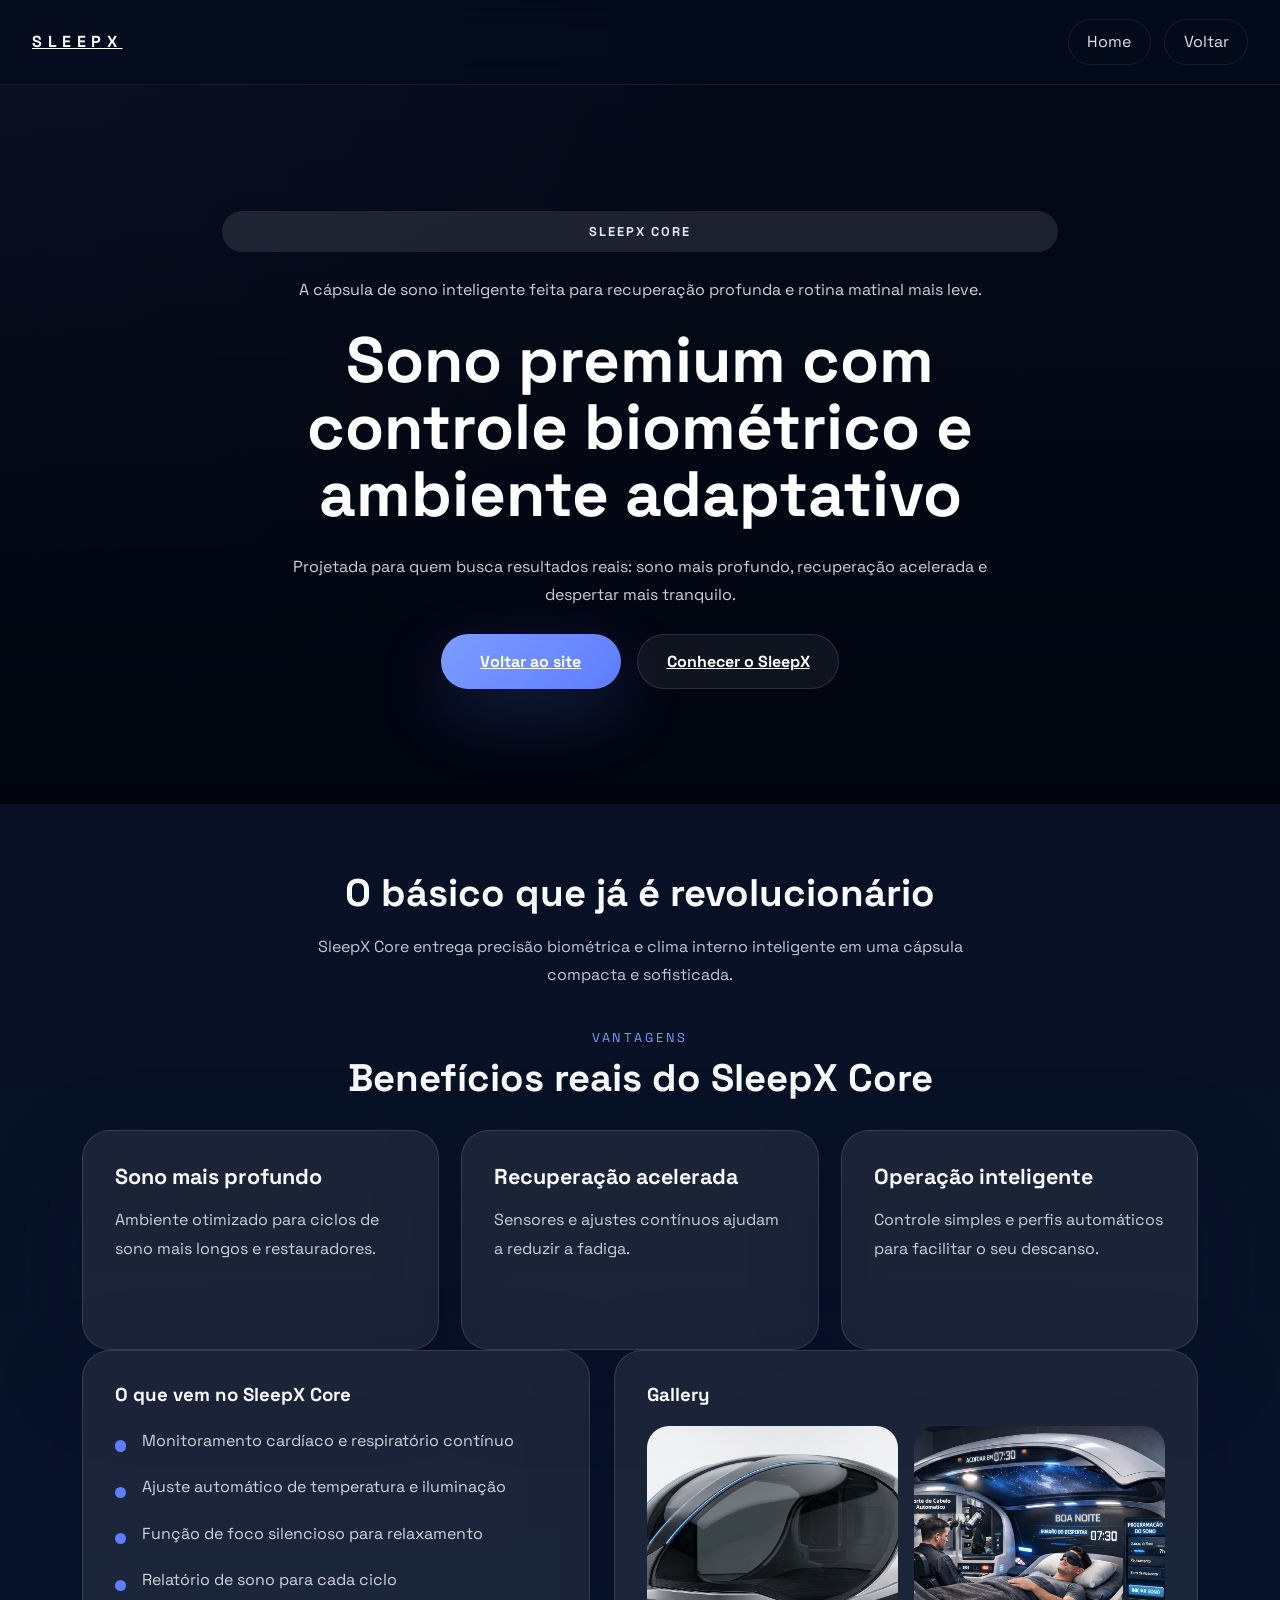
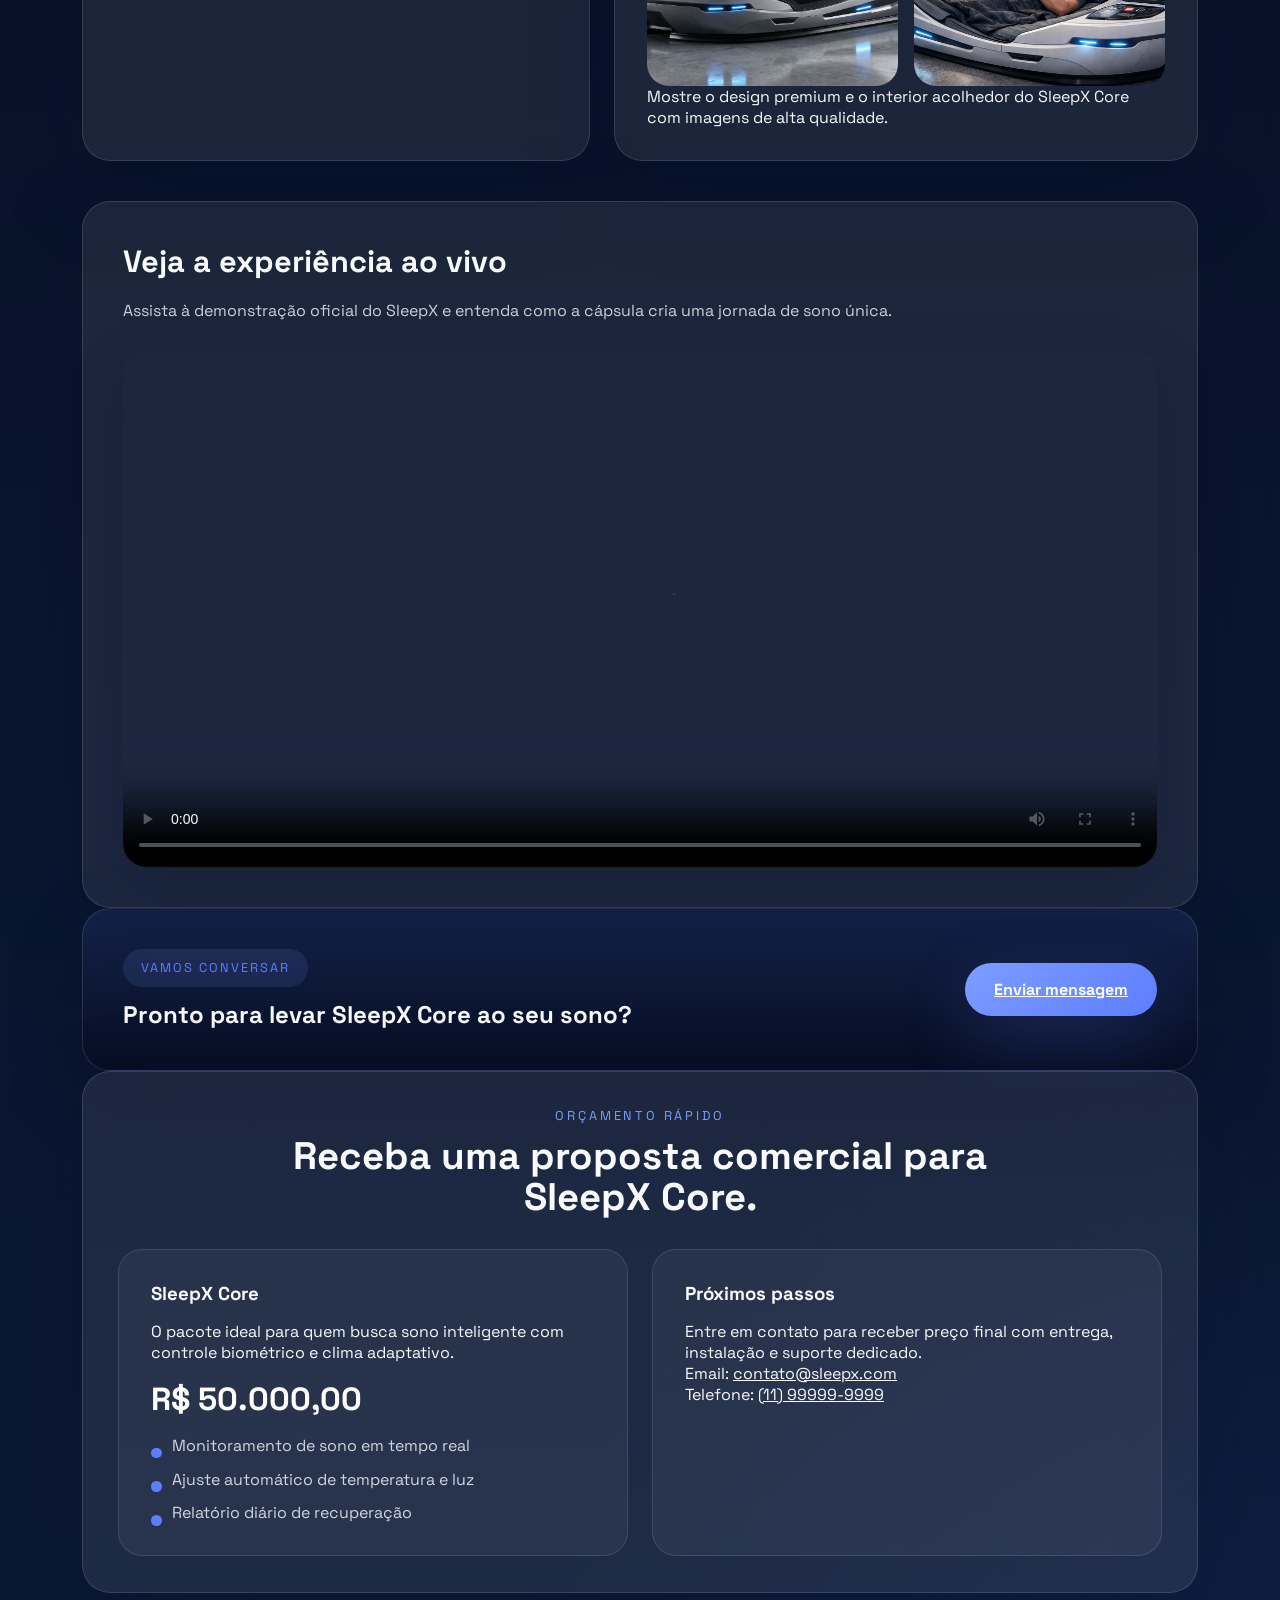
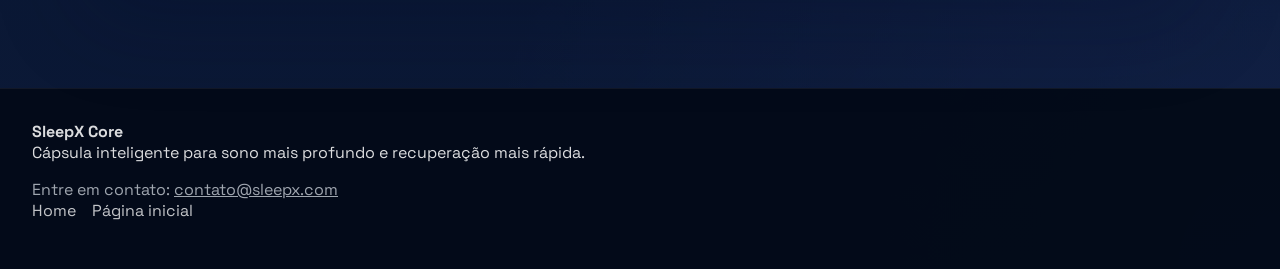
==== commit 1495821b: "alteração no preço" ====
--- a/produto-core.html
+++ b/produto-core.html
@@ -115,7 +115,7 @@
                 <article class="order-summary">
                     <h3>SleepX Core</h3>
                     <p>O pacote ideal para quem busca sono inteligente com controle biométrico e clima adaptativo.</p>
-                    <strong>R$ 19.990</strong>
+                    <strong>R$ 50.000,00</strong>
                     <ul>
                         <li>Monitoramento de sono em tempo real</li>
                         <li>Ajuste automático de temperatura e luz</li>
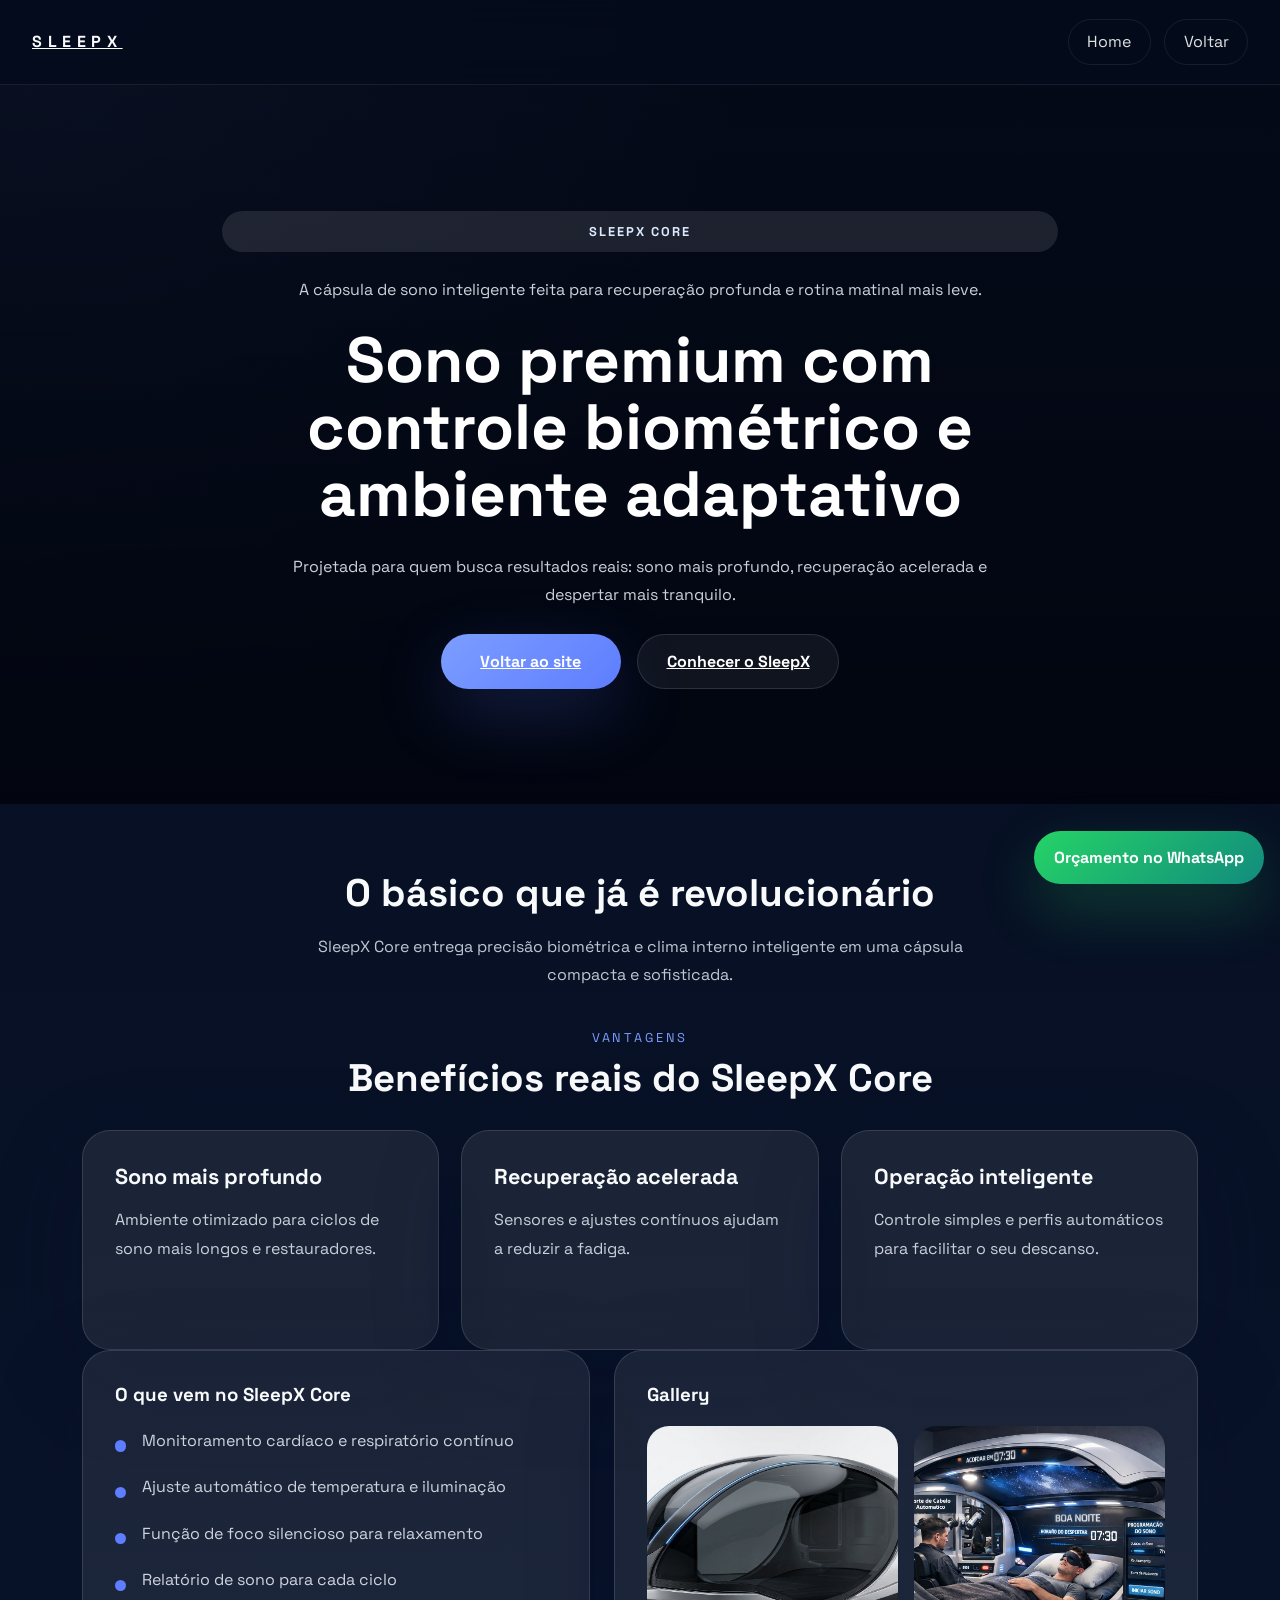
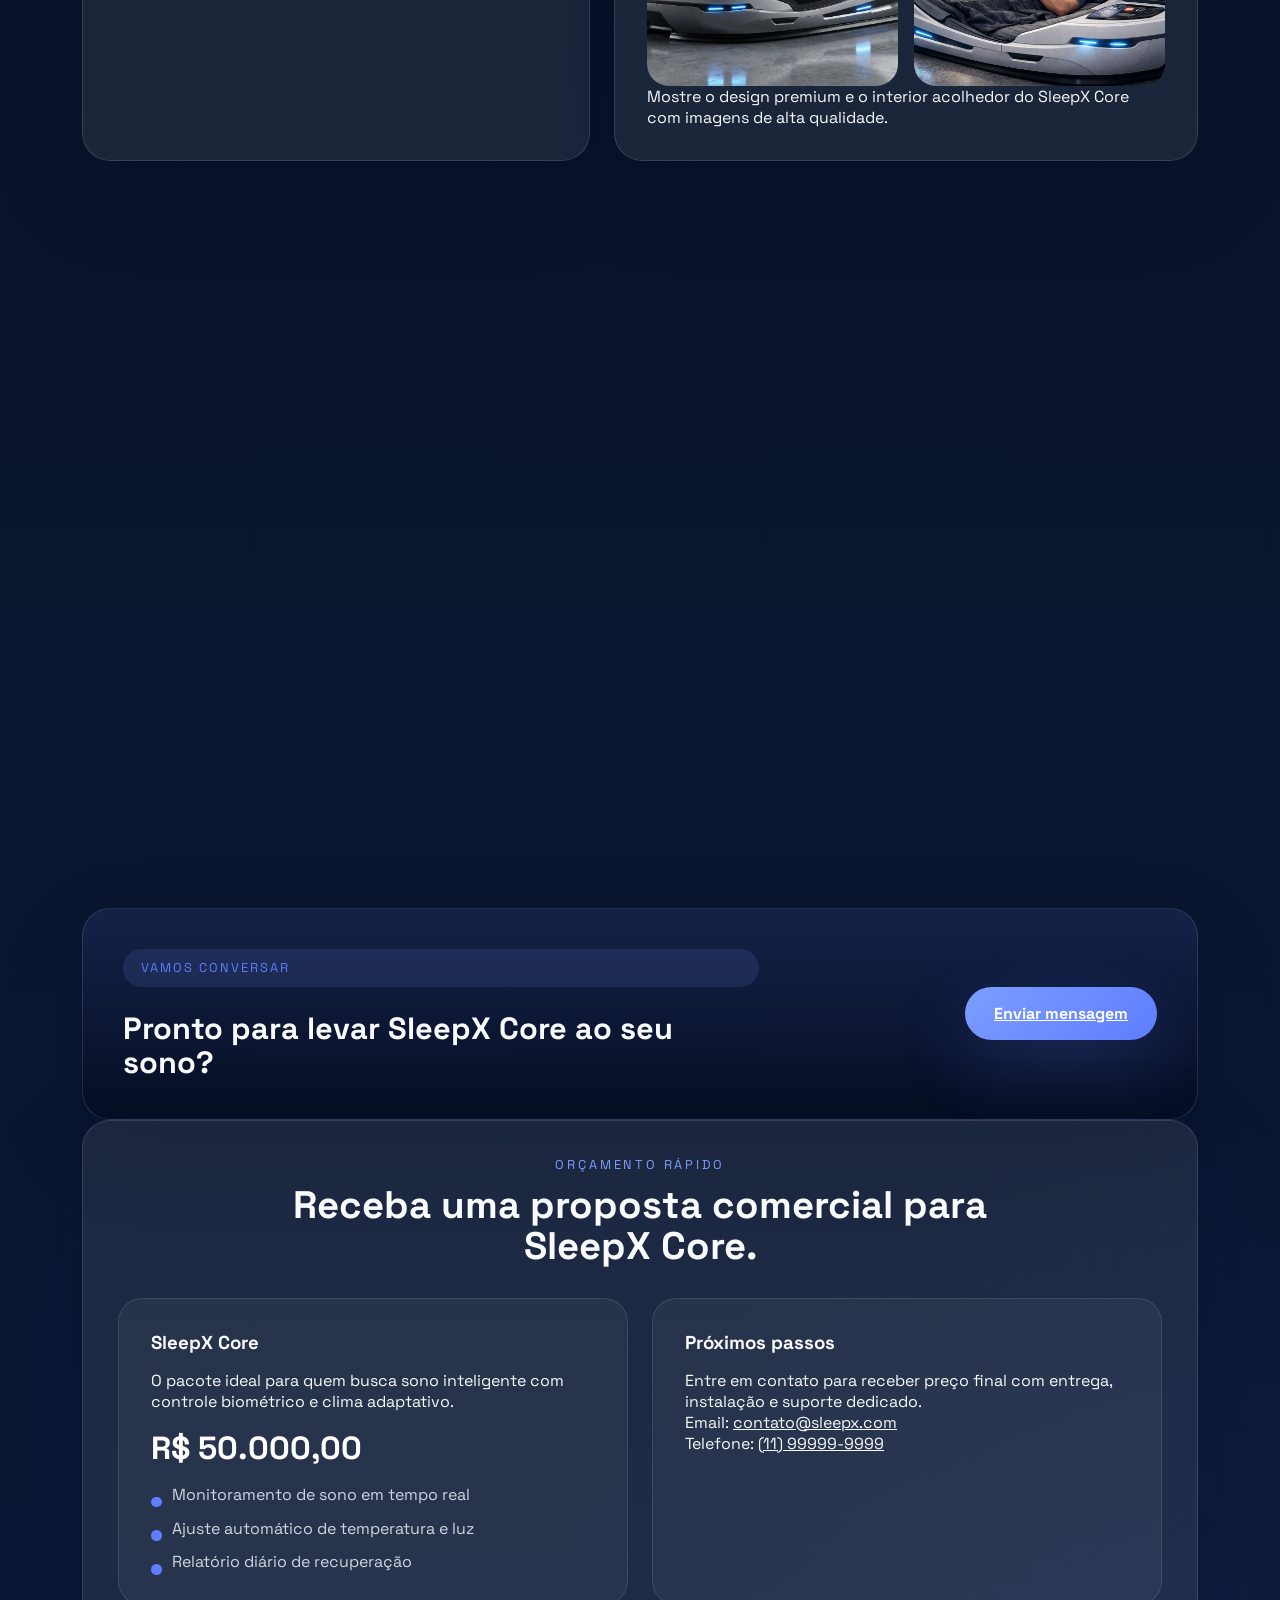
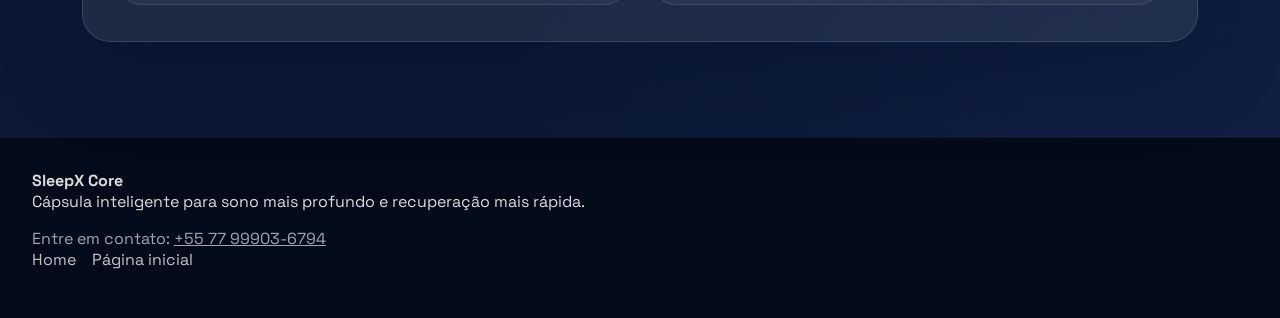
==== commit 826b0638: "melhorias com js" ====
--- a/produto-core.html
+++ b/produto-core.html
@@ -13,6 +13,11 @@
 <body>
     <header class="site-header">
         <a class="brand" href="index.html">SleepX</a>
+        <button class="mobile-menu-toggle" aria-expanded="false" aria-label="Abrir menu">
+            <span></span>
+            <span></span>
+            <span></span>
+        </button>
         <nav class="main-nav" aria-label="Menu principal">
             <a href="index.html">Home</a>
             <a href="index.html">Voltar</a>
@@ -22,7 +27,7 @@
     <section class="product-hero reveal">
         <div class="video-container">
             <video id="bg-video" autoplay muted loop playsinline>
-                <source src="videos/video-sleepx.mp4" type="video/mp4">
+                <source src="videos/midia01.mp4" type="video/mp4">
                 Seu navegador não suporta vídeo em background.
             </video>
             <div class="overlay"></div>
@@ -90,8 +95,8 @@
         <section class="video-section reveal">
             <h2>Veja a experiência ao vivo</h2>
             <p>Assista à demonstração oficial do SleepX e entenda como a cápsula cria uma jornada de sono única.</p>
-            <video controls poster="videos/video-sleepx.mp4">
-                <source src="videos/video-sleepx.mp4" type="video/mp4">
+            <video controls poster="videos/midia01.mp4">
+                <source src="videos/midia01.mp4" type="video/mp4">
                 Seu navegador não suporta reprodução de vídeo.
             </video>
         </section>
@@ -136,18 +141,23 @@
         <div>
             <strong>SleepX Core</strong>
             <p>Cápsula inteligente para sono mais profundo e recuperação mais rápida.</p>
-            <p class="contact-note">Entre em contato: <a href="mailto:contato@sleepx.com">contato@sleepx.com</a></p>
+            <p class="contact-note">Entre em contato: <a href="https://wa.me/5577999036794" target="_blank">+55 77 99903-6794</a></p>
         </div>
         <div class="footer-links">
             <a href="index.html">Home</a>
             <a href="index.html">Página inicial</a>
         </div>
     </footer>
+
+    <a href="https://wa.me/5577999036794?text=Olá%20SleepX,%20quero%20um%20orçamento%20para%20o%20produto%20SleepX%20Core." target="_blank" class="whatsapp-float">Orçamento no WhatsApp</a>
 
     <script>
         const hero = document.querySelector('.hero');
         const bgVideo = document.getElementById('bg-video');
         const revealElements = document.querySelectorAll('.reveal');
+        const menuToggle = document.querySelector('.mobile-menu-toggle');
+        const mainNav = document.querySelector('.main-nav');
+        const navLinks = document.querySelectorAll('.main-nav a');
 
         const revealObserver = new IntersectionObserver((entries) => {
             entries.forEach(entry => {
@@ -159,6 +169,22 @@
         }, { threshold: 0.18 });
 
         revealElements.forEach((element) => revealObserver.observe(element));
+
+        if (menuToggle && mainNav) {
+            menuToggle.addEventListener('click', () => {
+                const isOpen = mainNav.classList.toggle('open');
+                menuToggle.setAttribute('aria-expanded', String(isOpen));
+            });
+
+            navLinks.forEach((link) => {
+                link.addEventListener('click', () => {
+                    if (mainNav.classList.contains('open')) {
+                        mainNav.classList.remove('open');
+                        menuToggle.setAttribute('aria-expanded', 'false');
+                    }
+                });
+            });
+        }
 
         window.addEventListener('scroll', () => {
             const offset = window.scrollY;
--- a/style.css
+++ b/style.css
@@ -33,6 +33,10 @@
     overflow-x: hidden;
 }
 
+section {
+    scroll-margin-top: 105px;
+}
+
 img,
 video {
     display: block;
@@ -66,6 +70,28 @@
     text-transform: uppercase;
 }
 
+.mobile-menu-toggle {
+    display: none;
+    width: 42px;
+    height: 42px;
+    padding: 0.5rem;
+    border: none;
+    background: rgba(255, 255, 255, 0.08);
+    border-radius: 14px;
+    cursor: pointer;
+    align-items: center;
+    justify-content: center;
+    gap: 0.2rem;
+}
+
+.mobile-menu-toggle span {
+    display: block;
+    width: 100%;
+    height: 2px;
+    border-radius: 999px;
+    background: #ffffff;
+}
+
 .main-nav {
     display: flex;
     flex-wrap: wrap;
@@ -80,6 +106,70 @@
     border: 1px solid rgba(255, 255, 255, 0.08);
     color: rgba(255, 255, 255, 0.88);
     transition: background 0.25s ease, transform 0.25s ease, border-color 0.25s ease;
+}
+
+.main-nav a:focus-visible,
+.cta-button:focus-visible,
+.secondary-button:focus-visible,
+.card-link:focus-visible,
+.whatsapp-float:focus-visible {
+    outline: 3px solid rgba(124, 157, 255, 0.55);
+    outline-offset: 4px;
+}
+
+.site-header.scrolled {
+    background: rgba(3, 9, 29, 0.92);
+    border-bottom-color: rgba(255, 255, 255, 0.14);
+    box-shadow: 0 28px 80px rgba(0, 0, 0, 0.28);
+}
+
+.hero-price {
+    display: inline-flex;
+    align-items: center;
+    justify-content: center;
+    padding: 0.95rem 1.25rem;
+    border-radius: 999px;
+    background: rgba(124, 157, 255, 0.14);
+    color: var(--accent);
+    font-size: 1.1rem;
+    font-weight: 700;
+    line-height: 1.5;
+    letter-spacing: 0.02em;
+}
+
+.hero-price strong {
+    margin-left: 0.45rem;
+    color: #ffffff;
+}
+
+.cta-copy {
+    display: grid;
+    gap: 0.85rem;
+}
+
+.cta-copy h2 {
+    font-size: clamp(1.85rem, 2.4vw, 2.6rem);
+    line-height: 1.08;
+    margin: 0;
+}
+
+.nav-overlay {
+    position: fixed;
+    inset: 0;
+    z-index: 90;
+    background: rgba(0, 0, 0, 0.45);
+    opacity: 0;
+    visibility: hidden;
+    transition: opacity 0.28s ease, visibility 0.28s ease;
+}
+
+.nav-overlay.active {
+    opacity: 1;
+    visibility: visible;
+}
+
+body.menu-open {
+    overflow: hidden;
 }
 
 .main-nav a:hover,
@@ -232,9 +322,19 @@
 
 .metric-card strong {
     display: block;
-    font-size: 1.6rem;
+    font-size: 1.95rem;
     color: #ffffff;
     margin-bottom: 0.35rem;
+    letter-spacing: -0.03em;
+}
+
+.metric-card {
+    transition: transform 0.3s ease, box-shadow 0.3s ease;
+}
+
+.metric-card:hover {
+    transform: translateY(-4px);
+    box-shadow: 0 26px 66px rgba(4, 10, 25, 0.2);
 }
 
 .metric-card span {
@@ -752,6 +852,212 @@
     }
 }
 
+@media (max-width: 900px) {
+    .site-header {
+        padding: 0.9rem 1rem;
+    }
+
+    .brand {
+        font-size: 0.95rem;
+    }
+
+    .mobile-menu-toggle {
+        display: inline-flex;
+    }
+
+    .main-nav {
+        position: fixed;
+        inset: 72px 0 auto 0;
+        z-index: 99;
+        flex-direction: column;
+        align-items: stretch;
+        gap: 0;
+        padding: 1rem 1.25rem 1.5rem;
+        border-top: 1px solid rgba(255, 255, 255, 0.08);
+        background: rgba(4, 11, 27, 0.98);
+        backdrop-filter: blur(20px);
+        transform: translateY(-110%);
+        opacity: 0;
+        pointer-events: none;
+        transition: transform 0.28s ease, opacity 0.28s ease;
+    }
+
+    .main-nav.open {
+        transform: translateY(0);
+        opacity: 1;
+        pointer-events: auto;
+    }
+
+    .main-nav a {
+        padding: 0.95rem 1rem;
+        font-size: 1rem;
+        border-radius: 18px;
+        margin: 0.15rem 0;
+    }
+
+    .hero-content,
+    .product-hero .hero,
+    .main-content {
+        padding-left: 1.1rem;
+        padding-right: 1.1rem;
+    }
+
+    .hero-content {
+        padding: 2rem 1rem 3.5rem;
+    }
+
+    .hero-actions,
+    .cta-actions {
+        flex-direction: column;
+        align-items: stretch;
+    }
+
+    .hero-actions .cta-button,
+    .hero-actions .secondary-button,
+    .cta-actions .cta-button,
+    .cta-actions .secondary-button {
+        width: 100%;
+        max-width: 100%;
+    }
+
+    .hero-content {
+        padding: 2.4rem 1.3rem 4rem;
+    }
+
+    .hero-metrics {
+        grid-template-columns: 1fr;
+        gap: 1rem;
+    }
+
+    .hero-content h1 {
+        font-size: clamp(2.4rem, 6vw, 3.6rem);
+    }
+
+    .video-container {
+        opacity: 0.96;
+    }
+
+    #bg-video {
+        object-position: center top;
+    }
+
+    .media-card img,
+    .media-card video {
+        border-radius: 24px;
+    }
+
+    .section-heading h2,
+    .produto-copy h2,
+    .product-hero h1 {
+        scroll-margin-top: 110px;
+    }
+
+    .produto-grid,
+    .detail-grid,
+    .gallery-grid,
+    .midia-grid,
+    .steps-grid,
+    .feature-grid,
+    .testimonial-grid,
+    .cta-panel,
+    .site-footer {
+        grid-template-columns: 1fr;
+    }
+
+    .media-card,
+    .media-video {
+        min-height: auto;
+    }
+
+    .media-card video {
+        aspect-ratio: 16 / 9;
+        max-height: 400px;
+        object-fit: cover;
+    }
+
+    .produto-image img {
+        min-height: 260px;
+    }
+
+    .gallery-panel .gallery-grid {
+        grid-template-columns: 1fr;
+    }
+}
+
+@media (max-width: 640px) {
+    .site-header {
+        padding: 0.75rem 0.9rem;
+    }
+
+    .main-nav {
+        inset: 70px 0 auto 0;
+        padding: 1rem 1rem 1.25rem;
+    }
+
+    .main-nav a {
+        padding: 0.85rem 0.95rem;
+        font-size: 0.92rem;
+    }
+
+    .hero-content,
+    .product-hero .hero,
+    .main-content {
+        padding-left: 0.9rem;
+        padding-right: 0.9rem;
+    }
+
+    section {
+        scroll-margin-top: 90px;
+    }
+}
+
+.whatsapp-float {
+    position: fixed;
+    right: 1rem;
+    bottom: 1rem;
+    z-index: 150;
+    display: inline-flex;
+    align-items: center;
+    justify-content: center;
+    gap: 0.75rem;
+    min-width: 230px;
+    padding: 1rem 1.2rem;
+    border-radius: 999px;
+    background: linear-gradient(135deg, #25d366, #128c7e);
+    color: #ffffff;
+    font-weight: 700;
+    text-decoration: none;
+    box-shadow: 0 24px 60px rgba(37, 211, 102, 0.24);
+}
+
+.whatsapp-float:hover {
+    transform: translateY(-2px);
+}
+
+.whatsapp-float {
+    animation: pulse-ws 2.8s infinite ease-in-out;
+}
+
+@keyframes pulse-ws {
+    0%, 100% {
+        transform: translateY(0);
+        box-shadow: 0 24px 60px rgba(37, 211, 102, 0.24);
+    }
+    50% {
+        transform: translateY(-3px);
+        box-shadow: 0 26px 72px rgba(37, 211, 102, 0.30);
+    }
+}
+
+@media (max-width: 640px) {
+    .whatsapp-float {
+        right: 0.85rem;
+        bottom: 0.85rem;
+        min-width: auto;
+        padding: 0.9rem 1rem;
+    }
+}
+
 .faq-card {
     min-height: 170px;
 }
